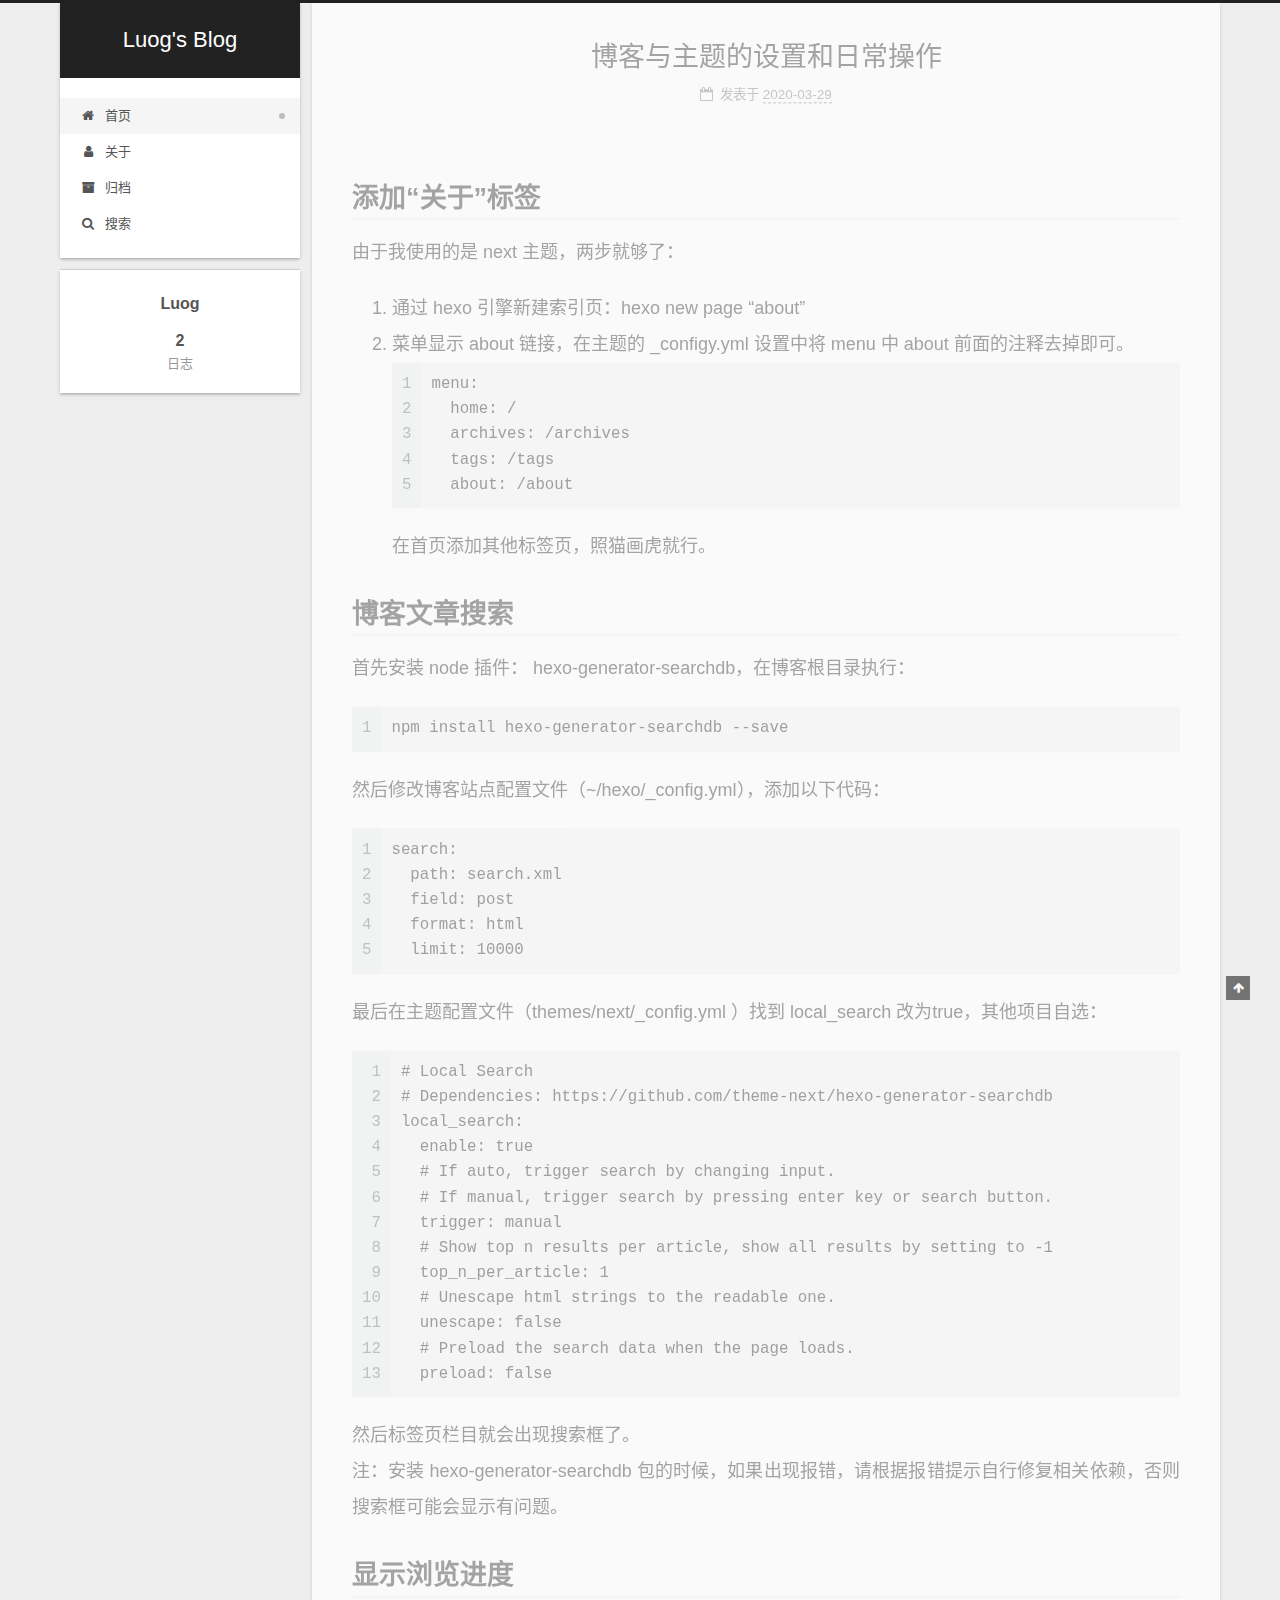
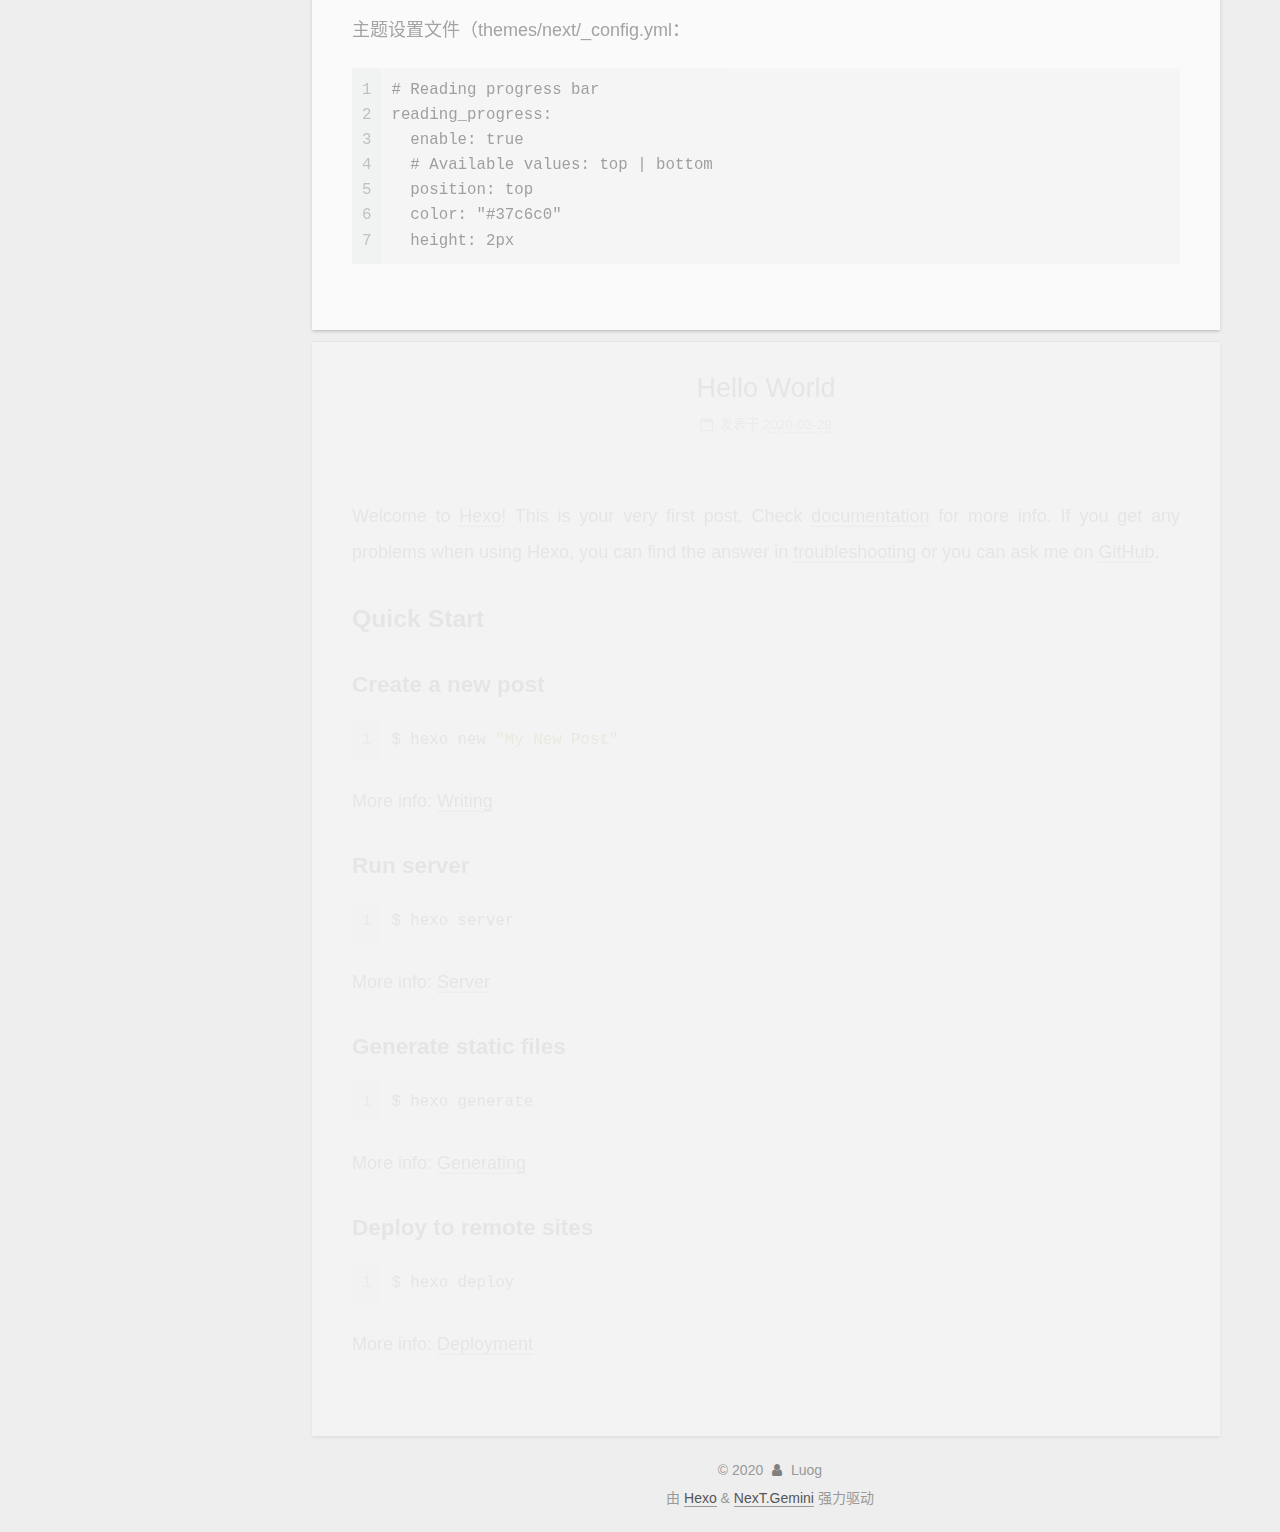
==== index.html @ 2fce6489 "Site updated: 2020-03-29 22:31:13" ====
<!DOCTYPE html>
<html lang="zh-CN">
<head>
  <meta charset="UTF-8">
<meta name="viewport" content="width=device-width, initial-scale=1, maximum-scale=2">
<meta name="theme-color" content="#222">
<meta name="generator" content="Hexo 4.2.0">
  <link rel="apple-touch-icon" sizes="180x180" href="/images/apple-touch-icon-next.png">
  <link rel="icon" type="image/png" sizes="32x32" href="/images/favicon-32x32-next.png">
  <link rel="icon" type="image/png" sizes="16x16" href="/images/favicon-16x16-next.png">
  <link rel="mask-icon" href="/images/logo.svg" color="#222">

<link rel="stylesheet" href="/css/main.css">


<link rel="stylesheet" href="/lib/font-awesome/css/font-awesome.min.css">

<script id="hexo-configurations">
    var NexT = window.NexT || {};
    var CONFIG = {"hostname":"yoursite.com","root":"/","scheme":"Gemini","version":"7.7.2","exturl":false,"sidebar":{"position":"left","display":"post","padding":18,"offset":12,"onmobile":false},"copycode":{"enable":false,"show_result":false,"style":null},"back2top":{"enable":true,"sidebar":false,"scrollpercent":false},"bookmark":{"enable":false,"color":"#222","save":"auto"},"fancybox":false,"mediumzoom":false,"lazyload":false,"pangu":false,"comments":{"style":"tabs","active":null,"storage":true,"lazyload":false,"nav":null},"algolia":{"hits":{"per_page":10},"labels":{"input_placeholder":"Search for Posts","hits_empty":"We didn't find any results for the search: ${query}","hits_stats":"${hits} results found in ${time} ms"}},"localsearch":{"enable":true,"trigger":"manual","top_n_per_article":1,"unescape":false,"preload":false},"motion":{"enable":true,"async":false,"transition":{"post_block":"fadeIn","post_header":"slideDownIn","post_body":"slideDownIn","coll_header":"slideLeftIn","sidebar":"slideUpIn"}},"path":"search.xml"};
  </script>

  <meta property="og:type" content="website">
<meta property="og:title" content="Luog&#39;s Blog">
<meta property="og:url" content="http://yoursite.com/index.html">
<meta property="og:site_name" content="Luog&#39;s Blog">
<meta property="og:locale" content="zh_CN">
<meta property="article:author" content="Luog">
<meta name="twitter:card" content="summary">

<link rel="canonical" href="http://yoursite.com/">


<script id="page-configurations">
  // https://hexo.io/docs/variables.html
  CONFIG.page = {
    sidebar: "",
    isHome : true,
    isPost : false,
    lang   : 'zh-CN'
  };
</script>

  <title>Luog's Blog</title>
  






  <noscript>
  <style>
  .use-motion .brand,
  .use-motion .menu-item,
  .sidebar-inner,
  .use-motion .post-block,
  .use-motion .pagination,
  .use-motion .comments,
  .use-motion .post-header,
  .use-motion .post-body,
  .use-motion .collection-header { opacity: initial; }

  .use-motion .site-title,
  .use-motion .site-subtitle {
    opacity: initial;
    top: initial;
  }

  .use-motion .logo-line-before i { left: initial; }
  .use-motion .logo-line-after i { right: initial; }
  </style>
</noscript>

<link rel="alternate" href="/atom.xml" title="Luog's Blog" type="application/atom+xml">
</head>

<body itemscope itemtype="http://schema.org/WebPage">
  <div class="container use-motion">
    <div class="headband"></div>

    <header class="header" itemscope itemtype="http://schema.org/WPHeader">
      <div class="header-inner"><div class="site-brand-container">
  <div class="site-nav-toggle">
    <div class="toggle" aria-label="切换导航栏">
      <span class="toggle-line toggle-line-first"></span>
      <span class="toggle-line toggle-line-middle"></span>
      <span class="toggle-line toggle-line-last"></span>
    </div>
  </div>

  <div class="site-meta">

    <a href="/" class="brand" rel="start">
      <span class="logo-line-before"><i></i></span>
      <h1 class="site-title">Luog's Blog</h1>
      <span class="logo-line-after"><i></i></span>
    </a>
  </div>

  <div class="site-nav-right">
    <div class="toggle popup-trigger">
        <i class="fa fa-search fa-fw fa-lg"></i>
    </div>
  </div>
</div>




<nav class="site-nav">
  <ul id="menu" class="menu">
        <li class="menu-item menu-item-home">

    <a href="/" rel="section"><i class="fa fa-fw fa-home"></i>首页</a>

  </li>
        <li class="menu-item menu-item-about">

    <a href="/about/" rel="section"><i class="fa fa-fw fa-user"></i>关于</a>

  </li>
        <li class="menu-item menu-item-archives">

    <a href="/archives/" rel="section"><i class="fa fa-fw fa-archive"></i>归档</a>

  </li>
      <li class="menu-item menu-item-search">
        <a role="button" class="popup-trigger"><i class="fa fa-search fa-fw"></i>搜索
        </a>
      </li>
  </ul>
</nav>



  <div class="search-pop-overlay">
    <div class="popup search-popup">
        <div class="search-header">
  <span class="search-icon">
    <i class="fa fa-search"></i>
  </span>
  <div class="search-input-container">
    <input autocomplete="off" autocapitalize="off"
           placeholder="搜索..." spellcheck="false"
           type="search" class="search-input">
  </div>
  <span class="popup-btn-close">
    <i class="fa fa-times-circle"></i>
  </span>
</div>
<div id="search-result">
  <div id="no-result">
    <i class="fa fa-spinner fa-pulse fa-5x fa-fw"></i>
  </div>
</div>

    </div>
  </div>

</div>
    </header>

    
  <div class="back-to-top">
    <i class="fa fa-arrow-up"></i>
    <span>0%</span>
  </div>
  <div class="reading-progress-bar"></div>


    <main class="main">
      <div class="main-inner">
        <div class="content-wrap">
          

          <div class="content index">
            

  <div class="posts-expand">
        
  
  
  <article itemscope itemtype="http://schema.org/Article" class="post-block" lang="zh-CN">
    <link itemprop="mainEntityOfPage" href="http://yoursite.com/2020/03/29/design-blog/">

    <span hidden itemprop="author" itemscope itemtype="http://schema.org/Person">
      <meta itemprop="image" content="/images/avatar.gif">
      <meta itemprop="name" content="Luog">
      <meta itemprop="description" content="">
    </span>

    <span hidden itemprop="publisher" itemscope itemtype="http://schema.org/Organization">
      <meta itemprop="name" content="Luog's Blog">
    </span>
      <header class="post-header">
        <h2 class="post-title" itemprop="name headline">
          
            <a href="/2020/03/29/design-blog/" class="post-title-link" itemprop="url">博客与主题的设置和日常操作</a>
        </h2>

        <div class="post-meta">
            <span class="post-meta-item">
              <span class="post-meta-item-icon">
                <i class="fa fa-calendar-o"></i>
              </span>
              <span class="post-meta-item-text">发表于</span>
              

              <time title="创建时间：2020-03-29 21:21:26 / 修改时间：22:30:37" itemprop="dateCreated datePublished" datetime="2020-03-29T21:21:26+08:00">2020-03-29</time>
            </span>

          

        </div>
      </header>

    
    
    
    <div class="post-body" itemprop="articleBody">

      
          <h1 id="添加“关于”标签"><a href="#添加“关于”标签" class="headerlink" title="添加“关于”标签"></a>添加“关于”标签</h1><p>由于我使用的是 next 主题，两步就够了：</p>
<ol>
<li>通过 hexo 引擎新建索引页：hexo new page “about”</li>
<li>菜单显示 about 链接，在主题的 _configy.yml 设置中将 menu 中 about 前面的注释去掉即可。<figure class="highlight plain"><table><tr><td class="gutter"><pre><span class="line">1</span><br><span class="line">2</span><br><span class="line">3</span><br><span class="line">4</span><br><span class="line">5</span><br></pre></td><td class="code"><pre><span class="line">menu:</span><br><span class="line">  home: &#x2F;</span><br><span class="line">  archives: &#x2F;archives</span><br><span class="line">  tags: &#x2F;tags</span><br><span class="line">  about: &#x2F;about</span><br></pre></td></tr></table></figure>
在首页添加其他标签页，照猫画虎就行。</li>
</ol>
<h1 id="博客文章搜索"><a href="#博客文章搜索" class="headerlink" title="博客文章搜索"></a>博客文章搜索</h1><p>首先安装 node 插件： hexo-generator-searchdb，在博客根目录执行：</p>
<figure class="highlight plain"><table><tr><td class="gutter"><pre><span class="line">1</span><br></pre></td><td class="code"><pre><span class="line">npm install hexo-generator-searchdb --save</span><br></pre></td></tr></table></figure>
<p>然后修改博客站点配置文件（~/hexo/_config.yml），添加以下代码：</p>
<figure class="highlight plain"><table><tr><td class="gutter"><pre><span class="line">1</span><br><span class="line">2</span><br><span class="line">3</span><br><span class="line">4</span><br><span class="line">5</span><br></pre></td><td class="code"><pre><span class="line">search:</span><br><span class="line">  path: search.xml</span><br><span class="line">  field: post</span><br><span class="line">  format: html</span><br><span class="line">  limit: 10000</span><br></pre></td></tr></table></figure>
<p>最后在主题配置文件（themes/next/_config.yml ）找到 local_search 改为true，其他项目自选：</p>
<figure class="highlight plain"><table><tr><td class="gutter"><pre><span class="line">1</span><br><span class="line">2</span><br><span class="line">3</span><br><span class="line">4</span><br><span class="line">5</span><br><span class="line">6</span><br><span class="line">7</span><br><span class="line">8</span><br><span class="line">9</span><br><span class="line">10</span><br><span class="line">11</span><br><span class="line">12</span><br><span class="line">13</span><br></pre></td><td class="code"><pre><span class="line"># Local Search</span><br><span class="line"># Dependencies: https:&#x2F;&#x2F;github.com&#x2F;theme-next&#x2F;hexo-generator-searchdb</span><br><span class="line">local_search:</span><br><span class="line">  enable: true</span><br><span class="line">  # If auto, trigger search by changing input.</span><br><span class="line">  # If manual, trigger search by pressing enter key or search button.</span><br><span class="line">  trigger: manual</span><br><span class="line">  # Show top n results per article, show all results by setting to -1</span><br><span class="line">  top_n_per_article: 1</span><br><span class="line">  # Unescape html strings to the readable one.</span><br><span class="line">  unescape: false</span><br><span class="line">  # Preload the search data when the page loads.</span><br><span class="line">  preload: false</span><br></pre></td></tr></table></figure>
<p>然后标签页栏目就会出现搜索框了。<br>注：安装 hexo-generator-searchdb 包的时候，如果出现报错，请根据报错提示自行修复相关依赖，否则搜索框可能会显示有问题。</p>
<h1 id="显示浏览进度"><a href="#显示浏览进度" class="headerlink" title="显示浏览进度"></a>显示浏览进度</h1><p>主题设置文件（themes/next/_config.yml：</p>
<figure class="highlight plain"><table><tr><td class="gutter"><pre><span class="line">1</span><br><span class="line">2</span><br><span class="line">3</span><br><span class="line">4</span><br><span class="line">5</span><br><span class="line">6</span><br><span class="line">7</span><br></pre></td><td class="code"><pre><span class="line"># Reading progress bar</span><br><span class="line">reading_progress:</span><br><span class="line">  enable: true</span><br><span class="line">  # Available values: top | bottom</span><br><span class="line">  position: top</span><br><span class="line">  color: &quot;#37c6c0&quot;</span><br><span class="line">  height: 2px</span><br></pre></td></tr></table></figure>


      
    </div>

    
    
    
      <footer class="post-footer">
        <div class="post-eof"></div>
      </footer>
  </article>
  
  
  

        
  
  
  <article itemscope itemtype="http://schema.org/Article" class="post-block" lang="zh-CN">
    <link itemprop="mainEntityOfPage" href="http://yoursite.com/2020/03/29/hello-world/">

    <span hidden itemprop="author" itemscope itemtype="http://schema.org/Person">
      <meta itemprop="image" content="/images/avatar.gif">
      <meta itemprop="name" content="Luog">
      <meta itemprop="description" content="">
    </span>

    <span hidden itemprop="publisher" itemscope itemtype="http://schema.org/Organization">
      <meta itemprop="name" content="Luog's Blog">
    </span>
      <header class="post-header">
        <h2 class="post-title" itemprop="name headline">
          
            <a href="/2020/03/29/hello-world/" class="post-title-link" itemprop="url">Hello World</a>
        </h2>

        <div class="post-meta">
            <span class="post-meta-item">
              <span class="post-meta-item-icon">
                <i class="fa fa-calendar-o"></i>
              </span>
              <span class="post-meta-item-text">发表于</span>

              <time title="创建时间：2020-03-29 16:52:02" itemprop="dateCreated datePublished" datetime="2020-03-29T16:52:02+08:00">2020-03-29</time>
            </span>

          

        </div>
      </header>

    
    
    
    <div class="post-body" itemprop="articleBody">

      
          <p>Welcome to <a href="https://hexo.io/" target="_blank" rel="noopener">Hexo</a>! This is your very first post. Check <a href="https://hexo.io/docs/" target="_blank" rel="noopener">documentation</a> for more info. If you get any problems when using Hexo, you can find the answer in <a href="https://hexo.io/docs/troubleshooting.html" target="_blank" rel="noopener">troubleshooting</a> or you can ask me on <a href="https://github.com/hexojs/hexo/issues" target="_blank" rel="noopener">GitHub</a>.</p>
<h2 id="Quick-Start"><a href="#Quick-Start" class="headerlink" title="Quick Start"></a>Quick Start</h2><h3 id="Create-a-new-post"><a href="#Create-a-new-post" class="headerlink" title="Create a new post"></a>Create a new post</h3><figure class="highlight bash"><table><tr><td class="gutter"><pre><span class="line">1</span><br></pre></td><td class="code"><pre><span class="line">$ hexo new <span class="string">"My New Post"</span></span><br></pre></td></tr></table></figure>

<p>More info: <a href="https://hexo.io/docs/writing.html" target="_blank" rel="noopener">Writing</a></p>
<h3 id="Run-server"><a href="#Run-server" class="headerlink" title="Run server"></a>Run server</h3><figure class="highlight bash"><table><tr><td class="gutter"><pre><span class="line">1</span><br></pre></td><td class="code"><pre><span class="line">$ hexo server</span><br></pre></td></tr></table></figure>

<p>More info: <a href="https://hexo.io/docs/server.html" target="_blank" rel="noopener">Server</a></p>
<h3 id="Generate-static-files"><a href="#Generate-static-files" class="headerlink" title="Generate static files"></a>Generate static files</h3><figure class="highlight bash"><table><tr><td class="gutter"><pre><span class="line">1</span><br></pre></td><td class="code"><pre><span class="line">$ hexo generate</span><br></pre></td></tr></table></figure>

<p>More info: <a href="https://hexo.io/docs/generating.html" target="_blank" rel="noopener">Generating</a></p>
<h3 id="Deploy-to-remote-sites"><a href="#Deploy-to-remote-sites" class="headerlink" title="Deploy to remote sites"></a>Deploy to remote sites</h3><figure class="highlight bash"><table><tr><td class="gutter"><pre><span class="line">1</span><br></pre></td><td class="code"><pre><span class="line">$ hexo deploy</span><br></pre></td></tr></table></figure>

<p>More info: <a href="https://hexo.io/docs/one-command-deployment.html" target="_blank" rel="noopener">Deployment</a></p>

      
    </div>

    
    
    
      <footer class="post-footer">
        <div class="post-eof"></div>
      </footer>
  </article>
  
  
  

  </div>

  



          </div>
          

<script>
  window.addEventListener('tabs:register', () => {
    let { activeClass } = CONFIG.comments;
    if (CONFIG.comments.storage) {
      activeClass = localStorage.getItem('comments_active') || activeClass;
    }
    if (activeClass) {
      let activeTab = document.querySelector(`a[href="#comment-${activeClass}"]`);
      if (activeTab) {
        activeTab.click();
      }
    }
  });
  if (CONFIG.comments.storage) {
    window.addEventListener('tabs:click', event => {
      if (!event.target.matches('.tabs-comment .tab-content .tab-pane')) return;
      let commentClass = event.target.classList[1];
      localStorage.setItem('comments_active', commentClass);
    });
  }
</script>

        </div>
          
  
  <div class="toggle sidebar-toggle">
    <span class="toggle-line toggle-line-first"></span>
    <span class="toggle-line toggle-line-middle"></span>
    <span class="toggle-line toggle-line-last"></span>
  </div>

  <aside class="sidebar">
    <div class="sidebar-inner">

      <ul class="sidebar-nav motion-element">
        <li class="sidebar-nav-toc">
          文章目录
        </li>
        <li class="sidebar-nav-overview">
          站点概览
        </li>
      </ul>

      <!--noindex-->
      <div class="post-toc-wrap sidebar-panel">
      </div>
      <!--/noindex-->

      <div class="site-overview-wrap sidebar-panel">
        <div class="site-author motion-element" itemprop="author" itemscope itemtype="http://schema.org/Person">
  <p class="site-author-name" itemprop="name">Luog</p>
  <div class="site-description" itemprop="description"></div>
</div>
<div class="site-state-wrap motion-element">
  <nav class="site-state">
      <div class="site-state-item site-state-posts">
          <a href="/archives/">
        
          <span class="site-state-item-count">2</span>
          <span class="site-state-item-name">日志</span>
        </a>
      </div>
  </nav>
</div>



      </div>

    </div>
  </aside>
  <div id="sidebar-dimmer"></div>


      </div>
    </main>

    <footer class="footer">
      <div class="footer-inner">
        

        

<div class="copyright">
  
  &copy; 
  <span itemprop="copyrightYear">2020</span>
  <span class="with-love">
    <i class="fa fa-user"></i>
  </span>
  <span class="author" itemprop="copyrightHolder">Luog</span>
</div>
  <div class="powered-by">由 <a href="https://hexo.io/" class="theme-link" rel="noopener" target="_blank">Hexo</a> & <a href="https://theme-next.org/" class="theme-link" rel="noopener" target="_blank">NexT.Gemini</a> 强力驱动
  </div>

        








      </div>
    </footer>
  </div>

  
  <script src="/lib/anime.min.js"></script>
  <script src="/lib/velocity/velocity.min.js"></script>
  <script src="/lib/velocity/velocity.ui.min.js"></script>

<script src="/js/utils.js"></script>

<script src="/js/motion.js"></script>


<script src="/js/schemes/pisces.js"></script>


<script src="/js/next-boot.js"></script>




  




  
<script src="/js/local-search.js"></script>













  

  

</body>
</html>
---- css/main.css ----
:root {
  --body-bg-color: #eee;
  --content-bg-color: #fff;
  --card-bg-color: #f5f5f5;
  --text-color: #555;
  --link-color: #555;
  --link-hover-color: #222;
  --brand-color: #fff;
  --brand-hover-color: #fff;
  --table-row-odd-bg-color: #f9f9f9;
  --table-row-hover-bg-color: #f5f5f5;
  --menu-item-bg-color: #f5f5f5;
  --btn-default-bg: #fff;
  --btn-default-color: #555;
  --btn-default-border-color: #555;
  --btn-default-hover-bg: #222;
  --btn-default-hover-color: #fff;
  --btn-default-hover-border-color: #222;
}
html {
  line-height: 1.15; /* 1 */
  -webkit-text-size-adjust: 100%; /* 2 */
}
body {
  margin: 0;
}
main {
  display: block;
}
h1 {
  font-size: 2em;
  margin: 0.67em 0;
}
hr {
  box-sizing: content-box; /* 1 */
  height: 0; /* 1 */
  overflow: visible; /* 2 */
}
pre {
  font-family: monospace, monospace; /* 1 */
  font-size: 1em; /* 2 */
}
a {
  background: transparent;
}
abbr[title] {
  border-bottom: none; /* 1 */
  text-decoration: underline; /* 2 */
  text-decoration: underline dotted; /* 2 */
}
b,
strong {
  font-weight: bolder;
}
code,
kbd,
samp {
  font-family: monospace, monospace; /* 1 */
  font-size: 1em; /* 2 */
}
small {
  font-size: 80%;
}
sub,
sup {
  font-size: 75%;
  line-height: 0;
  position: relative;
  vertical-align: baseline;
}
sub {
  bottom: -0.25em;
}
sup {
  top: -0.5em;
}
img {
  border-style: none;
}
button,
input,
optgroup,
select,
textarea {
  font-family: inherit; /* 1 */
  font-size: 100%; /* 1 */
  line-height: 1.15; /* 1 */
  margin: 0; /* 2 */
}
button,
input {
/* 1 */
  overflow: visible;
}
button,
select {
/* 1 */
  text-transform: none;
}
button,
[type='button'],
[type='reset'],
[type='submit'] {
  -webkit-appearance: button;
}
button::-moz-focus-inner,
[type='button']::-moz-focus-inner,
[type='reset']::-moz-focus-inner,
[type='submit']::-moz-focus-inner {
  border-style: none;
  padding: 0;
}
button:-moz-focusring,
[type='button']:-moz-focusring,
[type='reset']:-moz-focusring,
[type='submit']:-moz-focusring {
  outline: 1px dotted ButtonText;
}
fieldset {
  padding: 0.35em 0.75em 0.625em;
}
legend {
  box-sizing: border-box; /* 1 */
  color: inherit; /* 2 */
  display: table; /* 1 */
  max-width: 100%; /* 1 */
  padding: 0; /* 3 */
  white-space: normal; /* 1 */
}
progress {
  vertical-align: baseline;
}
textarea {
  overflow: auto;
}
[type='checkbox'],
[type='radio'] {
  box-sizing: border-box; /* 1 */
  padding: 0; /* 2 */
}
[type='number']::-webkit-inner-spin-button,
[type='number']::-webkit-outer-spin-button {
  height: auto;
}
[type='search'] {
  outline-offset: -2px; /* 2 */
  -webkit-appearance: textfield; /* 1 */
}
[type='search']::-webkit-search-decoration {
  -webkit-appearance: none;
}
::-webkit-file-upload-button {
  font: inherit; /* 2 */
  -webkit-appearance: button; /* 1 */
}
details {
  display: block;
}
summary {
  display: list-item;
}
template {
  display: none;
}
[hidden] {
  display: none;
}
::selection {
  background: #262a30;
  color: #fff;
}
html,
body {
  height: 100%;
}
body {
  background: var(--body-bg-color);
  color: var(--text-color);
  font-family: 'Lato', "PingFang SC", "Microsoft YaHei", sans-serif;
  font-size: 1em;
  line-height: 2;
}
@media (max-width: 991px) {
  body {
    padding-left: 0 !important;
    padding-right: 0 !important;
  }
}
h1,
h2,
h3,
h4,
h5,
h6 {
  font-family: 'Lato', "PingFang SC", "Microsoft YaHei", sans-serif;
  font-weight: bold;
  line-height: 1.5;
  margin: 20px 0 15px;
}
h1 {
  font-size: 1.5em;
}
h2 {
  font-size: 1.375em;
}
h3 {
  font-size: 1.25em;
}
h4 {
  font-size: 1.125em;
}
h5 {
  font-size: 1em;
}
h6 {
  font-size: 0.875em;
}
p {
  margin: 0 0 20px 0;
}
a,
span.exturl {
  border-bottom: 1px solid #999;
  color: var(--link-color);
  outline: 0;
  text-decoration: none;
  overflow-wrap: break-word;
  word-wrap: break-word;
  cursor: pointer;
}
a:hover,
span.exturl:hover {
  border-bottom-color: var(--link-hover-color);
  color: var(--link-hover-color);
}
iframe,
img,
video {
  display: block;
  margin-left: auto;
  margin-right: auto;
  max-width: 100%;
}
hr {
  background-image: repeating-linear-gradient(-45deg, #ddd, #ddd 4px, transparent 4px, transparent 8px);
  border: 0;
  height: 3px;
  margin: 40px 0;
}
blockquote {
  border-left: 4px solid #ddd;
  color: #666;
  margin: 0;
  padding: 0 15px;
}
blockquote cite::before {
  content: '-';
  padding: 0 5px;
}
dt {
  font-weight: bold;
}
dd {
  margin: 0;
  padding: 0;
}
kbd {
  background-color: #f5f5f5;
  background-image: linear-gradient(#eee, #fff, #eee);
  border: 1px solid #ccc;
  border-radius: 0.2em;
  box-shadow: 0.1em 0.1em 0.2em rgba(0,0,0,0.1);
  color: #555;
  font-family: inherit;
  padding: 0.1em 0.3em;
  white-space: nowrap;
}
.table-container {
  overflow: auto;
}
table {
  border-collapse: collapse;
  border-spacing: 0;
  font-size: 0.875em;
  margin: 0 0 20px 0;
  width: 100%;
}
tbody tr:nth-of-type(odd) {
  background: var(--table-row-odd-bg-color);
}
tbody tr:hover {
  background: var(--table-row-hover-bg-color);
}
caption,
th,
td {
  font-weight: normal;
  padding: 8px;
  text-align: left;
  vertical-align: middle;
}
th,
td {
  border: 1px solid #ddd;
  border-bottom: 3px solid #ddd;
}
th {
  font-weight: 700;
  padding-bottom: 10px;
}
td {
  border-bottom-width: 1px;
}
.btn {
  background: var(--btn-default-bg);
  border: 2px solid var(--btn-default-border-color);
  border-radius: 2px;
  color: var(--btn-default-color);
  display: inline-block;
  font-size: 0.875em;
  line-height: 2;
  padding: 0 20px;
  text-decoration: none;
  transition-property: background-color;
  transition-delay: 0s;
  transition-duration: 0.2s;
  transition-timing-function: ease-in-out;
}
.btn:hover {
  background: var(--btn-default-hover-bg);
  border-color: var(--btn-default-hover-border-color);
  color: var(--btn-default-hover-color);
}
.btn + .btn {
  margin: 0 0 8px 8px;
}
.btn .fa-fw {
  text-align: left;
  width: 1.285714285714286em;
}
.toggle {
  line-height: 0;
}
.toggle .toggle-line {
  background: #fff;
  display: inline-block;
  height: 2px;
  left: 0;
  position: relative;
  top: 0;
  transition: all 0.4s;
  vertical-align: top;
  width: 100%;
}
.toggle .toggle-line:not(:first-child) {
  margin-top: 3px;
}
.toggle.toggle-arrow .toggle-line-first {
  left: 50%;
  top: 2px;
  transform: rotate(45deg);
  width: 50%;
}
.toggle.toggle-arrow .toggle-line-middle {
  left: 2px;
  width: 90%;
}
.toggle.toggle-arrow .toggle-line-last {
  left: 50%;
  top: -2px;
  transform: rotate(-45deg);
  width: 50%;
}
.toggle.toggle-close .toggle-line-first {
  transform: rotate(-45deg);
  top: 5px;
}
.toggle.toggle-close .toggle-line-middle {
  opacity: 0;
}
.toggle.toggle-close .toggle-line-last {
  transform: rotate(45deg);
  top: -5px;
}
.highlight,
pre {
  background: #f7f7f7;
  color: #4d4d4c;
  line-height: 1.6;
  margin: 0 auto 20px;
}
pre,
code {
  font-family: consolas, Menlo, monospace, "PingFang SC", "Microsoft YaHei";
}
code {
  background: #eee;
  border-radius: 3px;
  color: #555;
  padding: 2px 4px;
  overflow-wrap: break-word;
  word-wrap: break-word;
}
.highlight *::selection {
  background: #d6d6d6;
}
.highlight pre {
  border: 0;
  margin: 0;
  padding: 10px 0;
}
.highlight table {
  border: 0;
  margin: 0;
  width: auto;
}
.highlight td {
  border: 0;
  padding: 0;
}
.highlight figcaption {
  background: #eff2f3;
  color: #4d4d4c;
  display: flex;
  font-size: 0.875em;
  justify-content: space-between;
  line-height: 1.2;
  padding: 0.5em;
}
.highlight figcaption a {
  color: #4d4d4c;
}
.highlight figcaption a:hover {
  border-bottom-color: #4d4d4c;
}
.highlight .gutter {
  -moz-user-select: none;
  -ms-user-select: none;
  -webkit-user-select: none;
  user-select: none;
}
.highlight .gutter pre {
  background: #eff2f3;
  color: #869194;
  padding-left: 10px;
  padding-right: 10px;
  text-align: right;
}
.highlight .code pre {
  background: #f7f7f7;
  padding-left: 10px;
  width: 100%;
}
.gist table {
  width: auto;
}
.gist table td {
  border: 0;
}
pre {
  overflow: auto;
  padding: 10px;
}
pre code {
  background: none;
  color: #4d4d4c;
  font-size: 0.875em;
  padding: 0;
  text-shadow: none;
}
pre .deletion {
  background: #fdd;
}
pre .addition {
  background: #dfd;
}
pre .meta {
  color: #eab700;
  -moz-user-select: none;
  -ms-user-select: none;
  -webkit-user-select: none;
  user-select: none;
}
pre .comment {
  color: #8e908c;
}
pre .variable,
pre .attribute,
pre .tag,
pre .name,
pre .regexp,
pre .ruby .constant,
pre .xml .tag .title,
pre .xml .pi,
pre .xml .doctype,
pre .html .doctype,
pre .css .id,
pre .css .class,
pre .css .pseudo {
  color: #c82829;
}
pre .number,
pre .preprocessor,
pre .built_in,
pre .builtin-name,
pre .literal,
pre .params,
pre .constant,
pre .command {
  color: #f5871f;
}
pre .ruby .class .title,
pre .css .rules .attribute,
pre .string,
pre .symbol,
pre .value,
pre .inheritance,
pre .header,
pre .ruby .symbol,
pre .xml .cdata,
pre .special,
pre .formula {
  color: #718c00;
}
pre .title,
pre .css .hexcolor {
  color: #3e999f;
}
pre .function,
pre .python .decorator,
pre .python .title,
pre .ruby .function .title,
pre .ruby .title .keyword,
pre .perl .sub,
pre .javascript .title,
pre .coffeescript .title {
  color: #4271ae;
}
pre .keyword,
pre .javascript .function {
  color: #8959a8;
}
.blockquote-center {
  border-left: none;
  margin: 40px 0;
  padding: 0;
  position: relative;
  text-align: center;
}
.blockquote-center::before,
.blockquote-center::after {
  background-repeat: no-repeat;
  background-size: 22px 22px;
  content: ' ';
  display: block;
  height: 24px;
  opacity: 0.2;
  position: absolute;
  width: 100%;
}
.blockquote-center::before {
  background-image: url("../images/quote-l.svg");
  background-position: 0 -6px;
  border-top: 1px solid #ccc;
  top: -20px;
}
.blockquote-center::after {
  background-image: url("../images/quote-r.svg");
  background-position: 100% 8px;
  border-bottom: 1px solid #ccc;
  bottom: -20px;
}
.blockquote-center p,
.blockquote-center div {
  text-align: center;
}
.post-body .group-picture img {
  margin: 0 auto;
  padding: 0 3px;
}
.group-picture-row {
  margin-bottom: 6px;
  overflow: hidden;
}
.group-picture-column {
  float: left;
  margin-bottom: 10px;
}
.post-body .label {
  color: #555;
  display: inline;
  padding: 0 2px;
}
.post-body .label.default {
  background: #f0f0f0;
}
.post-body .label.primary {
  background: #efe6f7;
}
.post-body .label.info {
  background: #e5f2f8;
}
.post-body .label.success {
  background: #e7f4e9;
}
.post-body .label.warning {
  background: #fcf6e1;
}
.post-body .label.danger {
  background: #fae8eb;
}
.post-body .tabs {
  margin-bottom: 20px;
}
.post-body .tabs,
.tabs-comment {
  display: block;
  padding-top: 10px;
  position: relative;
}
.post-body .tabs ul.nav-tabs,
.tabs-comment ul.nav-tabs {
  display: flex;
  flex-wrap: wrap;
  margin: 0;
  margin-bottom: -1px;
  padding: 0;
}
@media (max-width: 413px) {
  .post-body .tabs ul.nav-tabs,
  .tabs-comment ul.nav-tabs {
    display: block;
    margin-bottom: 5px;
  }
}
.post-body .tabs ul.nav-tabs li.tab,
.tabs-comment ul.nav-tabs li.tab {
  border-bottom: 1px solid #ddd;
  border-left: 1px solid transparent;
  border-right: 1px solid transparent;
  border-top: 3px solid transparent;
  flex-grow: 1;
  list-style-type: none;
  border-radius: 0 0 0 0;
}
@media (max-width: 413px) {
  .post-body .tabs ul.nav-tabs li.tab,
  .tabs-comment ul.nav-tabs li.tab {
    border-bottom: 1px solid transparent;
    border-left: 3px solid transparent;
    border-right: 1px solid transparent;
    border-top: 1px solid transparent;
  }
}
@media (max-width: 413px) {
  .post-body .tabs ul.nav-tabs li.tab,
  .tabs-comment ul.nav-tabs li.tab {
    border-radius: 0;
  }
}
.post-body .tabs ul.nav-tabs li.tab a,
.tabs-comment ul.nav-tabs li.tab a {
  border-bottom: initial;
  display: block;
  line-height: 1.8;
  outline: 0;
  padding: 0.25em 0.75em;
  text-align: center;
  transition-delay: 0s;
  transition-duration: 0.2s;
  transition-timing-function: ease-out;
}
.post-body .tabs ul.nav-tabs li.tab a i,
.tabs-comment ul.nav-tabs li.tab a i {
  width: 1.285714285714286em;
}
.post-body .tabs ul.nav-tabs li.tab.active,
.tabs-comment ul.nav-tabs li.tab.active {
  border-bottom: 1px solid transparent;
  border-left: 1px solid #ddd;
  border-right: 1px solid #ddd;
  border-top: 3px solid #fc6423;
}
@media (max-width: 413px) {
  .post-body .tabs ul.nav-tabs li.tab.active,
  .tabs-comment ul.nav-tabs li.tab.active {
    border-bottom: 1px solid #ddd;
    border-left: 3px solid #fc6423;
    border-right: 1px solid #ddd;
    border-top: 1px solid #ddd;
  }
}
.post-body .tabs ul.nav-tabs li.tab.active a,
.tabs-comment ul.nav-tabs li.tab.active a {
  color: var(--link-color);
  cursor: default;
}
.post-body .tabs .tab-content .tab-pane,
.tabs-comment .tab-content .tab-pane {
  border: 1px solid #ddd;
  border-top: 0;
  padding: 20px 20px 0 20px;
  border-radius: 0;
}
.post-body .tabs .tab-content .tab-pane:not(.active),
.tabs-comment .tab-content .tab-pane:not(.active) {
  display: none;
}
.post-body .tabs .tab-content .tab-pane.active,
.tabs-comment .tab-content .tab-pane.active {
  display: block;
}
.post-body .tabs .tab-content .tab-pane.active:nth-of-type(1),
.tabs-comment .tab-content .tab-pane.active:nth-of-type(1) {
  border-radius: 0 0 0 0;
}
@media (max-width: 413px) {
  .post-body .tabs .tab-content .tab-pane.active:nth-of-type(1),
  .tabs-comment .tab-content .tab-pane.active:nth-of-type(1) {
    border-radius: 0;
  }
}
.post-body .note {
  border-radius: 3px;
  margin-bottom: 20px;
  padding: 1em;
  position: relative;
  border: 1px solid #eee;
  border-left-width: 5px;
}
.post-body .note h2,
.post-body .note h3,
.post-body .note h4,
.post-body .note h5,
.post-body .note h6 {
  margin-top: 0;
  border-bottom: initial;
  margin-bottom: 0;
  padding-top: 0;
}
.post-body .note p:first-child,
.post-body .note ul:first-child,
.post-body .note ol:first-child,
.post-body .note table:first-child,
.post-body .note pre:first-child,
.post-body .note blockquote:first-child,
.post-body .note img:first-child {
  margin-top: 0;
}
.post-body .note p:last-child,
.post-body .note ul:last-child,
.post-body .note ol:last-child,
.post-body .note table:last-child,
.post-body .note pre:last-child,
.post-body .note blockquote:last-child,
.post-body .note img:last-child {
  margin-bottom: 0;
}
.post-body .note.default {
  border-left-color: #777;
}
.post-body .note.default h2,
.post-body .note.default h3,
.post-body .note.default h4,
.post-body .note.default h5,
.post-body .note.default h6 {
  color: #777;
}
.post-body .note.primary {
  border-left-color: #6f42c1;
}
.post-body .note.primary h2,
.post-body .note.primary h3,
.post-body .note.primary h4,
.post-body .note.primary h5,
.post-body .note.primary h6 {
  color: #6f42c1;
}
.post-body .note.info {
  border-left-color: #428bca;
}
.post-body .note.info h2,
.post-body .note.info h3,
.post-body .note.info h4,
.post-body .note.info h5,
.post-body .note.info h6 {
  color: #428bca;
}
.post-body .note.success {
  border-left-color: #5cb85c;
}
.post-body .note.success h2,
.post-body .note.success h3,
.post-body .note.success h4,
.post-body .note.success h5,
.post-body .note.success h6 {
  color: #5cb85c;
}
.post-body .note.warning {
  border-left-color: #f0ad4e;
}
.post-body .note.warning h2,
.post-body .note.warning h3,
.post-body .note.warning h4,
.post-body .note.warning h5,
.post-body .note.warning h6 {
  color: #f0ad4e;
}
.post-body .note.danger {
  border-left-color: #d9534f;
}
.post-body .note.danger h2,
.post-body .note.danger h3,
.post-body .note.danger h4,
.post-body .note.danger h5,
.post-body .note.danger h6 {
  color: #d9534f;
}
.pagination .prev,
.pagination .next,
.pagination .page-number,
.pagination .space {
  display: inline-block;
  margin: 0 10px;
  padding: 0 11px;
  position: relative;
  top: -1px;
}
@media (max-width: 767px) {
  .pagination .prev,
  .pagination .next,
  .pagination .page-number,
  .pagination .space {
    margin: 0 5px;
  }
}
.pagination {
  border-top: 1px solid #eee;
  margin: 120px 0 0;
  text-align: center;
}
.pagination .prev,
.pagination .next,
.pagination .page-number {
  border-bottom: 0;
  border-top: 1px solid #eee;
  transition-property: border-color;
  transition-delay: 0s;
  transition-duration: 0.2s;
  transition-timing-function: ease-in-out;
}
.pagination .prev:hover,
.pagination .next:hover,
.pagination .page-number:hover {
  border-top-color: #222;
}
.pagination .space {
  margin: 0;
  padding: 0;
}
.pagination .prev {
  margin-left: 0;
}
.pagination .next {
  margin-right: 0;
}
.pagination .page-number.current {
  background: #ccc;
  border-top-color: #ccc;
  color: #fff;
}
@media (max-width: 767px) {
  .pagination {
    border-top: none;
  }
  .pagination .prev,
  .pagination .next,
  .pagination .page-number {
    border-bottom: 1px solid #eee;
    border-top: 0;
    margin-bottom: 10px;
    padding: 0 10px;
  }
  .pagination .prev:hover,
  .pagination .next:hover,
  .pagination .page-number:hover {
    border-bottom-color: #222;
  }
}
.comments {
  margin: 60px 20px 0;
  overflow: hidden;
}
.comment-button-group {
  display: flex;
  flex-wrap: wrap-reverse;
  justify-content: center;
  margin: 1em 0;
}
.comment-button-group .comment-button {
  margin: 0.1em 0.2em;
}
.comment-button-group .comment-button.active {
  background: var(--btn-default-hover-bg);
  border-color: var(--btn-default-hover-border-color);
  color: var(--btn-default-hover-color);
}
.comment-position {
  display: none;
}
.comment-position.active {
  display: block;
}
.tabs-comment {
  background: var(--content-bg-color);
  margin-top: 4em;
  padding-top: 0;
}
.tabs-comment .comments {
  border: 0;
  box-shadow: none;
  margin-top: 0;
  padding-top: 0;
}
.container {
  min-height: 100%;
  position: relative;
}
.main-inner {
  margin: 0 auto;
  width: calc(100% - 20px);
}
@media (min-width: 1200px) {
  .main-inner {
    width: 1160px;
  }
}
@media (min-width: 1600px) {
  .main-inner {
    width: 73%;
  }
}
.header {
  background: transparent;
}
.header-inner {
  margin: 0 auto;
  width: calc(100% - 20px);
}
@media (min-width: 1200px) {
  .header-inner {
    width: 1160px;
  }
}
@media (min-width: 1600px) {
  .header-inner {
    width: 73%;
  }
}
.site-brand-container {
  display: flex;
  flex-shrink: 0;
  padding: 0 10px;
}
.headband {
  background: #222;
  height: 3px;
}
.site-meta {
  flex-grow: 1;
  text-align: center;
}
@media (max-width: 767px) {
  .site-meta {
    text-align: center;
  }
}
.brand {
  border-bottom: none;
  color: var(--brand-color);
  display: inline-block;
  line-height: 1.375em;
  padding: 0 40px;
  position: relative;
}
.brand:hover {
  color: var(--brand-hover-color);
}
.site-title {
  font-family: 'Lato', "PingFang SC", "Microsoft YaHei", sans-serif;
  font-size: 1.375em;
  font-weight: normal;
  margin: 0;
}
.site-subtitle {
  color: #ddd;
  font-size: 0.8125em;
  margin: 10px 0;
}
.use-motion .brand {
  opacity: 0;
}
.use-motion .site-title,
.use-motion .site-subtitle,
.use-motion .custom-logo-image {
  opacity: 0;
  position: relative;
  top: -10px;
}
.site-nav-toggle,
.site-nav-right {
  display: none;
}
@media (max-width: 767px) {
  .site-nav-toggle,
  .site-nav-right {
    display: flex;
    flex-direction: column;
    justify-content: center;
  }
}
.site-nav-toggle .toggle,
.site-nav-right .toggle {
  color: var(--text-color);
  padding: 10px;
  width: 22px;
}
.site-nav-toggle .toggle .toggle-line,
.site-nav-right .toggle .toggle-line {
  background: var(--text-color);
  border-radius: 1px;
}
.site-nav {
  display: block;
}
@media (max-width: 767px) {
  .site-nav {
    clear: both;
    display: none;
  }
}
.site-nav.site-nav-on {
  display: block;
}
.menu {
  margin-top: 20px;
  padding-left: 0;
  text-align: center;
}
.menu-item {
  display: inline-block;
  list-style: none;
  margin: 0 10px;
}
@media (max-width: 767px) {
  .menu-item {
    display: block;
    margin-top: 10px;
  }
  .menu-item.menu-item-search {
    display: none;
  }
}
.menu-item a,
.menu-item span.exturl {
  border-bottom: 0;
  display: block;
  font-size: 0.8125em;
  transition-property: border-color;
  transition-delay: 0s;
  transition-duration: 0.2s;
  transition-timing-function: ease-in-out;
}
@media (hover: none) {
  .menu-item a:hover,
  .menu-item span.exturl:hover {
    border-bottom-color: transparent !important;
  }
}
.menu-item .fa {
  margin-right: 8px;
}
.menu-item .badge {
  display: inline-block;
  font-weight: bold;
  line-height: 1;
  margin-left: 0.35em;
  margin-top: 0.35em;
  text-align: center;
  white-space: nowrap;
}
@media (max-width: 767px) {
  .menu-item .badge {
    float: right;
    margin-left: 0;
  }
}
.menu-item-active a,
.menu .menu-item a:hover,
.menu .menu-item span.exturl:hover {
  background: var(--menu-item-bg-color);
}
.use-motion .menu-item {
  opacity: 0;
}
.sidebar {
  background: #222;
  bottom: 0;
  box-shadow: inset 0 2px 6px #000;
  position: fixed;
  top: 0;
}
@media (max-width: 991px) {
  .sidebar {
    display: none;
  }
}
.sidebar-inner {
  color: #999;
  padding: 18px 10px;
  text-align: center;
}
.cc-license {
  margin-top: 10px;
  text-align: center;
}
.cc-license .cc-opacity {
  border-bottom: none;
  opacity: 0.7;
}
.cc-license .cc-opacity:hover {
  opacity: 0.9;
}
.cc-license img {
  display: inline-block;
}
.site-author-image {
  border: 1px solid #eee;
  display: block;
  margin: 0 auto;
  max-width: 120px;
  padding: 2px;
}
.site-author-name {
  color: var(--text-color);
  font-weight: 600;
  margin: 0;
  text-align: center;
}
.site-description {
  color: #999;
  font-size: 0.8125em;
  margin-top: 0;
  text-align: center;
}
.links-of-author {
  margin-top: 15px;
}
.links-of-author a,
.links-of-author span.exturl {
  border-bottom-color: #555;
  display: inline-block;
  font-size: 0.8125em;
  margin-bottom: 10px;
  margin-right: 10px;
  vertical-align: middle;
}
.links-of-author a::before,
.links-of-author span.exturl::before {
  background: #ffc7ff;
  border-radius: 50%;
  content: ' ';
  display: inline-block;
  height: 4px;
  margin-right: 3px;
  vertical-align: middle;
  width: 4px;
}
.sidebar-button {
  margin-top: 15px;
}
.sidebar-button a {
  border: 1px solid #fc6423;
  border-radius: 4px;
  color: #fc6423;
  display: inline-block;
  padding: 0 15px;
}
.sidebar-button a .fa {
  margin-right: 5px;
}
.sidebar-button a:hover {
  background: #fc6423;
  border: 1px solid #fc6423;
  color: #fff;
}
.sidebar-button a:hover .fa {
  color: #fff;
}
.links-of-blogroll {
  font-size: 0.8125em;
  margin-top: 10px;
}
.links-of-blogroll-title {
  font-size: 0.875em;
  font-weight: 600;
  margin-top: 0;
}
.links-of-blogroll-list {
  list-style: none;
  margin: 0;
  padding: 0;
}
#sidebar-dimmer {
  display: none;
}
@media (max-width: 767px) {
  #sidebar-dimmer {
    background: #000;
    display: block;
    height: 100%;
    left: 100%;
    opacity: 0;
    position: fixed;
    top: 0;
    width: 100%;
    z-index: 1100;
  }
  .sidebar-active + #sidebar-dimmer {
    opacity: 0.7;
    transform: translateX(-100%);
    transition: opacity 0.5s;
  }
}
.sidebar-nav {
  margin: 0;
  padding-bottom: 20px;
  padding-left: 0;
}
.sidebar-nav li {
  border-bottom: 1px solid transparent;
  color: #555;
  cursor: pointer;
  display: inline-block;
  font-size: 0.875em;
}
.sidebar-nav li.sidebar-nav-overview {
  margin-left: 10px;
}
.sidebar-nav li:hover {
  color: #fc6423;
}
.sidebar-nav .sidebar-nav-active {
  border-bottom-color: #fc6423;
  color: #fc6423;
}
.sidebar-nav .sidebar-nav-active:hover {
  color: #fc6423;
}
.sidebar-panel {
  display: none;
  overflow-x: hidden;
  overflow-y: auto;
}
.sidebar-panel-active {
  display: block;
}
.sidebar-toggle {
  background: #222;
  bottom: 45px;
  cursor: pointer;
  height: 14px;
  left: 30px;
  padding: 5px;
  position: fixed;
  width: 14px;
  z-index: 1300;
}
@media (max-width: 991px) {
  .sidebar-toggle {
    left: 20px;
    opacity: 0.8;
    display: none;
  }
}
.sidebar-toggle:hover .toggle-line {
  background: #fc6423;
}
.post-toc {
  font-size: 0.875em;
}
.post-toc ol {
  list-style: none;
  margin: 0;
  padding: 0 2px 5px 10px;
  text-align: left;
}
.post-toc ol > ol {
  padding-left: 0;
}
.post-toc ol a {
  transition-property: all;
  transition-delay: 0s;
  transition-duration: 0.2s;
  transition-timing-function: ease-in-out;
}
.post-toc .nav-item {
  line-height: 1.8;
  overflow: hidden;
  text-overflow: ellipsis;
  white-space: nowrap;
}
.post-toc .nav .nav-child {
  display: none;
}
.post-toc .nav .active > .nav-child {
  display: block;
}
.post-toc .nav .active-current > .nav-child {
  display: block;
}
.post-toc .nav .active-current > .nav-child > .nav-item {
  display: block;
}
.post-toc .nav .active > a {
  border-bottom-color: #fc6423;
  color: #fc6423;
}
.post-toc .nav .active-current > a {
  color: #fc6423;
}
.post-toc .nav .active-current > a:hover {
  color: #fc6423;
}
.site-state {
  display: flex;
  justify-content: center;
  line-height: 1.4;
  margin-top: 10px;
  overflow: hidden;
  text-align: center;
  white-space: nowrap;
}
.site-state-item {
  padding: 0 15px;
}
.site-state-item:not(:first-child) {
  border-left: 1px solid #eee;
}
.site-state-item a {
  border-bottom: none;
}
.site-state-item-count {
  display: block;
  font-size: 1em;
  font-weight: 600;
  text-align: center;
}
.site-state-item-name {
  color: #999;
  font-size: 0.8125em;
}
.footer {
  color: #999;
  font-size: 0.875em;
  padding: 20px 0;
}
.footer.footer-fixed {
  bottom: 0;
  left: 0;
  position: absolute;
  right: 0;
}
.footer-inner {
  box-sizing: border-box;
  margin: 0 auto;
  text-align: center;
  width: calc(100% - 20px);
}
@media (min-width: 1200px) {
  .footer-inner {
    width: 1160px;
  }
}
@media (min-width: 1600px) {
  .footer-inner {
    width: 73%;
  }
}
.languages {
  display: inline-block;
  font-size: 1.125em;
  position: relative;
}
.languages .lang-select-label span {
  margin: 0 0.5em;
}
.languages .lang-select {
  height: 100%;
  left: 0;
  opacity: 0;
  position: absolute;
  top: 0;
  width: 100%;
}
.with-love {
  color: #808080;
  display: inline-block;
  margin: 0 5px;
}
.powered-by,
.theme-info {
  display: inline-block;
}
@-moz-keyframes iconAnimate {
  0%, 100% {
    transform: scale(1);
  }
  10%, 30% {
    transform: scale(0.9);
  }
  20%, 40%, 60%, 80% {
    transform: scale(1.1);
  }
  50%, 70% {
    transform: scale(1.1);
  }
}
@-webkit-keyframes iconAnimate {
  0%, 100% {
    transform: scale(1);
  }
  10%, 30% {
    transform: scale(0.9);
  }
  20%, 40%, 60%, 80% {
    transform: scale(1.1);
  }
  50%, 70% {
    transform: scale(1.1);
  }
}
@-o-keyframes iconAnimate {
  0%, 100% {
    transform: scale(1);
  }
  10%, 30% {
    transform: scale(0.9);
  }
  20%, 40%, 60%, 80% {
    transform: scale(1.1);
  }
  50%, 70% {
    transform: scale(1.1);
  }
}
@keyframes iconAnimate {
  0%, 100% {
    transform: scale(1);
  }
  10%, 30% {
    transform: scale(0.9);
  }
  20%, 40%, 60%, 80% {
    transform: scale(1.1);
  }
  50%, 70% {
    transform: scale(1.1);
  }
}
.back-to-top {
  font-size: 12px;
  text-align: center;
  transition-delay: 0s;
  transition-duration: 0.2s;
  transition-timing-function: ease-in-out;
}
.back-to-top {
  background: #222;
  bottom: -100px;
  box-sizing: border-box;
  color: #fff;
  cursor: pointer;
  left: 30px;
  opacity: 0.6;
  padding: 0 6px;
  position: fixed;
  transition-property: bottom;
  z-index: 1300;
  width: 24px;
}
.back-to-top span {
  display: none;
}
.back-to-top:hover {
  color: #fc6423;
}
.back-to-top.back-to-top-on {
  bottom: 30px;
}
@media (max-width: 991px) {
  .back-to-top {
    left: 20px;
    opacity: 0.8;
  }
}
.reading-progress-bar {
  background: #37c6c0;
  display: block;
  height: 3px;
  left: 0;
  position: fixed;
  width: 0;
  z-index: 1500;
  top: 0;
}
.post-body {
  font-family: 'Lato', "PingFang SC", "Microsoft YaHei", sans-serif;
  overflow-wrap: break-word;
  word-wrap: break-word;
}
@media (min-width: 1200px) {
  .post-body {
    font-size: 1.125em;
  }
}
.post-body .exturl .fa {
  font-size: 0.875em;
  margin-left: 4px;
}
.post-body .image-caption,
.post-body .figure .caption {
  color: #999;
  font-size: 0.875em;
  font-weight: bold;
  line-height: 1;
  margin: -20px auto 15px;
  text-align: center;
}
.post-sticky-flag {
  display: inline-block;
  transform: rotate(30deg);
}
.post-button {
  margin-top: 40px;
  text-align: center;
}
.use-motion .post-block,
.use-motion .pagination,
.use-motion .comments {
  opacity: 0;
}
.use-motion .post-header {
  opacity: 0;
}
.use-motion .post-body {
  opacity: 0;
}
.use-motion .collection-header {
  opacity: 0;
}
.posts-collapse {
  margin-left: 35px;
  margin-top: 35px;
  position: relative;
}
@media (max-width: 767px) {
  .posts-collapse {
    margin-left: 20px;
    margin-right: 20px;
  }
}
.posts-collapse .collection-title {
  font-size: 1.125em;
  position: relative;
}
.posts-collapse .collection-title::before {
  background: #999;
  border: 1px solid #fff;
  border-radius: 50%;
  content: ' ';
  height: 10px;
  left: 0;
  margin-left: -6px;
  margin-top: -4px;
  position: absolute;
  top: 50%;
  width: 10px;
}
.posts-collapse .collection-year {
  font-size: 1.5em;
  font-weight: bold;
  margin: 60px 0;
  position: relative;
}
.posts-collapse .collection-year::before {
  background: #bbb;
  border-radius: 50%;
  content: ' ';
  height: 8px;
  left: 0;
  margin-left: -4px;
  margin-top: -4px;
  position: absolute;
  top: 50%;
  width: 8px;
}
.posts-collapse .collection-header {
  margin: 0 0 0 20px;
}
.posts-collapse .collection-header small {
  color: #bbb;
  margin-left: 5px;
}
.posts-collapse .post-header {
  border-bottom: 1px dashed #ccc;
  margin: 30px 0;
  padding-left: 15px;
  position: relative;
  transition-property: border;
  transition-delay: 0s;
  transition-duration: 0.2s;
  transition-timing-function: ease-in-out;
}
.posts-collapse .post-header::before {
  background: #bbb;
  border: 1px solid #fff;
  border-radius: 50%;
  content: ' ';
  height: 6px;
  left: 0;
  margin-left: -4px;
  position: absolute;
  top: 0.75em;
  transition-property: background;
  width: 6px;
  transition-delay: 0s;
  transition-duration: 0.2s;
  transition-timing-function: ease-in-out;
}
.posts-collapse .post-header:hover {
  border-bottom-color: #666;
}
.posts-collapse .post-header:hover::before {
  background: #222;
}
.posts-collapse .post-meta {
  display: inline;
  font-size: 0.75em;
  margin-right: 10px;
}
.posts-collapse .post-title {
  display: inline;
}
.posts-collapse .post-title a,
.posts-collapse .post-title span.exturl {
  border-bottom: none;
  color: var(--link-color);
}
.posts-collapse::before {
  background: #f5f5f5;
  content: ' ';
  height: 100%;
  left: 0;
  margin-left: -2px;
  position: absolute;
  top: 1.25em;
  width: 4px;
}
.posts-collapse .fa-external-link {
  font-size: 0.875em;
  margin-left: 5px;
}
.post-eof {
  background: #ccc;
  height: 1px;
  margin: 80px auto 60px;
  text-align: center;
  width: 8%;
}
.post-block:last-child .post-eof {
  display: none;
}
.posts-expand {
  padding-top: 40px;
}
@media (max-width: 767px) {
  .posts-expand {
    margin: 0 20px;
  }
}
@media (min-width: 992px) {
  .post-body {
    text-align: justify;
  }
}
@media (max-width: 991px) {
  .post-body {
    text-align: justify;
  }
}
.post-body h1,
.post-body h2,
.post-body h3,
.post-body h4,
.post-body h5,
.post-body h6 {
  padding-top: 10px;
}
.post-body h1 .header-anchor,
.post-body h2 .header-anchor,
.post-body h3 .header-anchor,
.post-body h4 .header-anchor,
.post-body h5 .header-anchor,
.post-body h6 .header-anchor {
  border-bottom-style: none;
  color: #ccc;
  float: right;
  margin-left: 10px;
  visibility: hidden;
}
.post-body h1 .header-anchor:hover,
.post-body h2 .header-anchor:hover,
.post-body h3 .header-anchor:hover,
.post-body h4 .header-anchor:hover,
.post-body h5 .header-anchor:hover,
.post-body h6 .header-anchor:hover {
  color: inherit;
}
.post-body h1:hover .header-anchor,
.post-body h2:hover .header-anchor,
.post-body h3:hover .header-anchor,
.post-body h4:hover .header-anchor,
.post-body h5:hover .header-anchor,
.post-body h6:hover .header-anchor {
  visibility: visible;
}
.post-body iframe,
.post-body img,
.post-body video {
  margin-bottom: 20px;
}
.post-body .video-container {
  height: 0;
  margin-bottom: 20px;
  overflow: hidden;
  padding-top: 75%;
  position: relative;
  width: 100%;
}
.post-body .video-container iframe,
.post-body .video-container object,
.post-body .video-container embed {
  height: 100%;
  left: 0;
  margin: 0;
  position: absolute;
  top: 0;
  width: 100%;
}
.post-gallery {
  align-items: center;
  display: grid;
  grid-gap: 10px;
  grid-template-columns: 1fr 1fr 1fr;
  margin-bottom: 20px;
}
@media (max-width: 767px) {
  .post-gallery {
    grid-template-columns: 1fr 1fr;
  }
}
.post-gallery a {
  border: 0;
}
.post-gallery img {
  margin: 0;
}
.posts-expand .post-header {
  font-size: 1.125em;
}
.posts-expand .post-title {
  font-size: 1.5em;
  font-weight: normal;
  margin: initial;
  text-align: center;
  overflow-wrap: break-word;
  word-wrap: break-word;
}
.posts-expand .post-title-link {
  border-bottom: none;
  color: var(--link-color);
  display: inline-block;
  position: relative;
  vertical-align: top;
}
.posts-expand .post-title-link::before {
  background: var(--link-color);
  bottom: 0;
  content: '';
  height: 2px;
  left: 0;
  position: absolute;
  transform: scaleX(0);
  visibility: hidden;
  width: 100%;
  transition-delay: 0s;
  transition-duration: 0.2s;
  transition-timing-function: ease-in-out;
}
.posts-expand .post-title-link:hover::before {
  transform: scaleX(1);
  visibility: visible;
}
.posts-expand .post-title-link .fa {
  font-size: 0.875em;
  margin-left: 5px;
}
.posts-expand .post-meta {
  color: #999;
  font-family: 'Lato', "PingFang SC", "Microsoft YaHei", sans-serif;
  font-size: 0.75em;
  margin: 3px 0 60px 0;
  text-align: center;
}
.posts-expand .post-meta .post-description {
  font-size: 0.875em;
  margin-top: 2px;
}
.posts-expand .post-meta time {
  border-bottom: 1px dashed #999;
  cursor: pointer;
}
.post-meta .post-meta-item + .post-meta-item::before {
  content: '|';
  margin: 0 0.5em;
}
.post-meta-divider {
  margin: 0 0.5em;
}
.post-meta-item-icon {
  margin-right: 3px;
}
@media (max-width: 991px) {
  .post-meta-item-icon {
    display: inline-block;
  }
}
@media (max-width: 991px) {
  .post-meta-item-text {
    display: none;
  }
}
.post-nav {
  border-top: 1px solid #eee;
  display: flex;
  justify-content: space-between;
  margin-top: 15px;
  padding-top: 10px;
}
.post-nav-item {
  flex: 1;
}
.post-nav-item a {
  border-bottom: none;
  display: block;
  font-size: 0.875em;
  line-height: 1.6;
  position: relative;
}
.post-nav-item a:active {
  top: 2px;
}
.post-nav-item .fa {
  font-size: 0.75em;
}
.post-nav-item:first-child {
  margin-right: 15px;
}
.post-nav-item:first-child a {
  padding-left: 5px;
}
.post-nav-item:first-child .fa {
  margin-right: 5px;
}
.post-nav-item:last-child {
  margin-left: 15px;
  text-align: right;
}
.post-nav-item:last-child a {
  padding-right: 5px;
}
.post-nav-item:last-child .fa {
  margin-left: 5px;
}
.rtl.post-body p,
.rtl.post-body a,
.rtl.post-body h1,
.rtl.post-body h2,
.rtl.post-body h3,
.rtl.post-body h4,
.rtl.post-body h5,
.rtl.post-body h6,
.rtl.post-body li,
.rtl.post-body ul,
.rtl.post-body ol {
  direction: rtl;
  font-family: UKIJ Ekran;
}
.rtl.post-title {
  font-family: UKIJ Ekran;
}
.post-tags {
  margin-top: 40px;
  text-align: center;
}
.post-tags a {
  display: inline-block;
  font-size: 0.8125em;
}
.post-tags a:not(:last-child) {
  margin-right: 10px;
}
.post-widgets {
  border-top: 1px solid #eee;
  margin-top: 15px;
  text-align: center;
}
.wp_rating {
  height: 20px;
  line-height: 20px;
  margin-top: 10px;
  padding-top: 6px;
  text-align: center;
}
.social-like {
  display: flex;
  font-size: 0.875em;
  justify-content: center;
  text-align: center;
}
.reward-container {
  margin: 20px auto;
  padding: 10px 0;
  text-align: center;
  width: 90%;
}
.reward-container button {
  background: #ff2a2a;
  border: 0;
  border-radius: 5px;
  color: #fff;
  cursor: pointer;
  line-height: 2;
  outline: 0;
  padding: 0 15px;
  vertical-align: text-top;
}
.reward-container button:hover {
  background: #f55;
}
#qr {
  padding-top: 20px;
}
#qr a {
  border: 0;
}
#qr img {
  display: inline-block;
  margin: 0.8em 2em 0 2em;
  max-width: 100%;
  width: 180px;
}
#qr p {
  text-align: center;
}
.category-all-page .category-all-title {
  text-align: center;
}
.category-all-page .category-all {
  margin-top: 20px;
}
.category-all-page .category-list {
  list-style: none;
  margin: 0;
  padding: 0;
}
.category-all-page .category-list-item {
  margin: 5px 10px;
}
.category-all-page .category-list-count {
  color: #bbb;
}
.category-all-page .category-list-count::before {
  content: ' (';
  display: inline;
}
.category-all-page .category-list-count::after {
  content: ') ';
  display: inline;
}
.category-all-page .category-list-child {
  padding-left: 10px;
}
.event-list {
  padding: 0;
}
.event-list hr {
  background: #222;
  margin: 20px 0 45px 0;
}
.event-list hr::after {
  background: #222;
  color: #fff;
  content: 'NOW';
  display: inline-block;
  font-weight: bold;
  padding: 0 5px;
  text-align: right;
}
.event-list .event {
  background: #222;
  margin: 20px 0;
  min-height: 40px;
  padding: 15px 0 15px 10px;
}
.event-list .event .event-summary {
  color: #fff;
  margin: 0;
  padding-bottom: 3px;
}
.event-list .event .event-summary::before {
  animation: dot-flash 1s alternate infinite ease-in-out;
  color: #fff;
  content: '\f111';
  display: inline-block;
  font-family: 'FontAwesome';
  font-size: 10px;
  margin-right: 25px;
  vertical-align: middle;
}
.event-list .event .event-relative-time {
  color: #bbb;
  display: inline-block;
  font-size: 12px;
  font-weight: normal;
  padding-left: 12px;
}
.event-list .event .event-details {
  color: #fff;
  display: block;
  line-height: 18px;
  margin-left: 56px;
  padding-bottom: 6px;
  padding-top: 3px;
  text-indent: -24px;
}
.event-list .event .event-details::before {
  color: #fff;
  display: inline-block;
  font-family: 'FontAwesome';
  margin-right: 9px;
  text-align: center;
  text-indent: 0;
  width: 14px;
}
.event-list .event .event-details.event-location::before {
  content: '\f041';
}
.event-list .event .event-details.event-duration::before {
  content: '\f017';
}
.event-list .event-past {
  background: #f5f5f5;
}
.event-list .event-past .event-summary,
.event-list .event-past .event-details {
  color: #bbb;
  opacity: 0.9;
}
.event-list .event-past .event-summary::before,
.event-list .event-past .event-details::before {
  animation: none;
  color: #bbb;
}
@-moz-keyframes dot-flash {
  from {
    opacity: 1;
    transform: scale(1);
  }
  to {
    opacity: 0;
    transform: scale(0.8);
  }
}
@-webkit-keyframes dot-flash {
  from {
    opacity: 1;
    transform: scale(1);
  }
  to {
    opacity: 0;
    transform: scale(0.8);
  }
}
@-o-keyframes dot-flash {
  from {
    opacity: 1;
    transform: scale(1);
  }
  to {
    opacity: 0;
    transform: scale(0.8);
  }
}
@keyframes dot-flash {
  from {
    opacity: 1;
    transform: scale(1);
  }
  to {
    opacity: 0;
    transform: scale(0.8);
  }
}
ul.breadcrumb {
  font-size: 0.75em;
  list-style: none;
  margin: 1em 0;
  padding: 0 2em;
  text-align: center;
}
ul.breadcrumb li {
  display: inline;
}
ul.breadcrumb li + li::before {
  content: '/\00a0';
  font-weight: normal;
  padding: 0.5em;
}
ul.breadcrumb li + li:last-child {
  font-weight: bold;
}
.tag-cloud {
  text-align: center;
}
.tag-cloud a {
  display: inline-block;
  margin: 10px;
}
.tag-cloud a:hover {
  color: #222 !important;
}
.search-pop-overlay {
  background: rgba(0,0,0,0);
  height: 100%;
  left: 0;
  position: fixed;
  top: 0;
  transition: visibility 0s linear 0.2s, background 0.2s;
  visibility: hidden;
  width: 100%;
  z-index: 1400;
}
.search-pop-overlay.search-active {
  background: rgba(0,0,0,0.3);
  transition: background 0.2s;
  visibility: visible;
}
.search-popup {
  background: var(--card-bg-color);
  border-radius: 5px;
  height: 80%;
  left: calc(50% - 350px);
  position: fixed;
  top: 10%;
  transform: scale(0);
  transition: transform 0.2s;
  width: 700px;
  z-index: 1500;
}
.search-active .search-popup {
  transform: scale(1);
}
@media (max-width: 767px) {
  .search-popup {
    border-radius: 0;
    height: 100%;
    left: 0;
    margin: 0;
    top: 0;
    width: 100%;
  }
}
.search-popup .search-icon,
.search-popup .popup-btn-close {
  color: #999;
  font-size: 18px;
  padding: 0 10px;
}
.search-popup .popup-btn-close {
  cursor: pointer;
}
.search-popup .popup-btn-close:hover .fa {
  color: #222;
}
.search-popup .search-header {
  background: #eee;
  border-top-left-radius: 5px;
  border-top-right-radius: 5px;
  display: flex;
  padding: 5px;
}
.search-popup input.search-input {
  background: transparent;
  border: 0;
  outline: 0;
  width: 100%;
}
.search-popup input.search-input::-webkit-search-cancel-button {
  display: none;
}
.search-popup .search-input-container {
  flex-grow: 1;
  padding: 2px;
}
.search-popup ul.search-result-list {
  margin: 0 5px;
  padding: 0;
  width: 100%;
}
.search-popup p.search-result {
  border-bottom: 1px dashed #ccc;
  padding: 5px 0;
}
.search-popup a.search-result-title {
  font-weight: bold;
}
.search-popup .search-keyword {
  border-bottom: 1px dashed #ff2a2a;
  color: #ff2a2a;
  font-weight: bold;
}
.search-popup #search-result {
  display: flex;
  height: calc(100% - 55px);
  overflow: auto;
  padding: 5px 25px;
}
.search-popup #no-result {
  color: #ccc;
  margin: auto;
}
.header {
  margin: 0 auto;
  position: relative;
  width: calc(100% - 20px);
}
@media (min-width: 1200px) {
  .header {
    width: 1160px;
  }
}
@media (min-width: 1600px) {
  .header {
    width: 73%;
  }
}
@media (max-width: 991px) {
  .header {
    width: auto;
  }
}
.header-inner {
  background: var(--content-bg-color);
  border-radius: initial;
  box-shadow: 0 2px 2px 0 rgba(0,0,0,0.12), 0 3px 1px -2px rgba(0,0,0,0.06), 0 1px 5px 0 rgba(0,0,0,0.12);
  overflow: hidden;
  padding: 0;
  position: absolute;
  top: 0;
  width: 240px;
}
@media (min-width: 1200px) {
  .header-inner {
    width: 240px;
  }
}
@media (max-width: 991px) {
  .header-inner {
    border-radius: initial;
    position: relative;
    width: auto;
  }
}
.main-inner {
  align-items: flex-start;
  display: flex;
  justify-content: space-between;
  flex-direction: row-reverse;
}
@media (max-width: 991px) {
  .main-inner {
    width: auto;
  }
}
.content-wrap {
  background: var(--content-bg-color);
  border-radius: initial;
  box-shadow: 0 2px 2px 0 rgba(0,0,0,0.12), 0 3px 1px -2px rgba(0,0,0,0.06), 0 1px 5px 0 rgba(0,0,0,0.12);
  box-sizing: border-box;
  padding: 40px;
  width: calc(100% - 252px);
}
@media (max-width: 991px) {
  .content-wrap {
    border-radius: initial;
    padding: 20px;
    width: 100%;
  }
}
.footer-inner {
  padding-left: 260px;
}
.back-to-top {
  left: auto;
  right: 30px;
}
@media (max-width: 991px) {
  .back-to-top {
    right: 20px;
  }
}
@media (max-width: 991px) {
  .footer-inner {
    padding-left: 0;
    padding-right: 0;
    width: auto;
  }
}
.site-brand-container {
  background: #222;
}
@media (max-width: 991px) {
  .site-brand-container {
    box-shadow: 0 0 16px rgba(0,0,0,0.5);
  }
}
.site-meta {
  padding: 20px 0;
}
.brand {
  padding: 0;
}
.site-subtitle {
  margin: 10px 10px 0;
}
.custom-logo-image {
  margin-top: 20px;
}
@media (max-width: 991px) {
  .custom-logo-image {
    display: none;
  }
}
@media (min-width: 768px) and (max-width: 991px) {
  .site-nav-toggle,
  .site-nav-right {
    display: flex;
    flex-direction: column;
    justify-content: center;
  }
}
.site-nav-toggle .toggle,
.site-nav-right .toggle {
  color: #fff;
}
.site-nav-toggle .toggle .toggle-line,
.site-nav-right .toggle .toggle-line {
  background: #fff;
}
@media (min-width: 768px) and (max-width: 991px) {
  .site-nav {
    display: none;
  }
}
.menu-item-active a::after {
  background: #bbb;
  border-radius: 50%;
  content: ' ';
  height: 6px;
  margin-top: -3px;
  position: absolute;
  right: 15px;
  top: 50%;
  width: 6px;
}
.menu .menu-item {
  display: block;
  margin: 0;
}
.menu .menu-item a,
.menu .menu-item span.exturl {
  padding: 5px 20px;
  position: relative;
  text-align: left;
  transition-property: background-color;
}
@media (max-width: 991px) {
  .menu .menu-item.menu-item-search {
    display: none;
  }
}
.menu .menu-item .badge {
  background: #ccc;
  border-radius: 10px;
  color: #fff;
  float: right;
  padding: 2px 5px;
  text-shadow: 1px 1px 0 rgba(0,0,0,0.1);
  vertical-align: middle;
}
.sub-menu {
  background: var(--content-bg-color);
  border-bottom: 1px solid #ddd;
  margin: 0;
  padding: 6px 0;
}
.sub-menu .menu-item {
  display: inline-block;
}
.sub-menu .menu-item a,
.sub-menu .menu-item span.exturl {
  background: transparent;
  margin: 5px 10px;
  padding: initial;
}
.sub-menu .menu-item a:hover,
.sub-menu .menu-item span.exturl:hover {
  background: transparent;
  color: #fc6423;
}
.sub-menu .menu-item a::after,
.sub-menu .menu-item span.exturl::after {
  content: initial !important;
}
.sub-menu .menu-item-active a {
  border-bottom-color: #fc6423;
  color: #fc6423;
}
.sub-menu .menu-item-active a:hover {
  border-bottom-color: #fc6423;
}
.sidebar {
  background: var(--body-bg-color);
  box-shadow: none;
  margin-top: 100%;
  position: static;
  width: 240px;
}
@media (max-width: 991px) {
  .sidebar {
    display: none;
  }
}
.sidebar-toggle {
  display: none;
}
.sidebar-inner {
  background: var(--content-bg-color);
  border-radius: initial;
  box-shadow: 0 2px 2px 0 rgba(0,0,0,0.12), 0 3px 1px -2px rgba(0,0,0,0.06), 0 1px 5px 0 rgba(0,0,0,0.12), 0 -1px 0.5px 0 rgba(0,0,0,0.09);
  box-sizing: border-box;
  color: var(--text-color);
  width: 240px;
  opacity: 0;
}
.sidebar-inner.affix {
  position: fixed;
  top: 12px;
}
.sidebar-inner.affix-bottom {
  position: absolute;
}
.site-state-item {
  padding: 0 10px;
}
.sidebar-button {
  border-bottom: 1px dotted #ccc;
  border-top: 1px dotted #ccc;
  margin-top: 10px;
  text-align: center;
}
.sidebar-button a {
  border: 0;
  color: #fc6423;
  display: block;
}
.sidebar-button a:hover {
  background: none;
  border: 0;
  color: #e34603;
}
.sidebar-button a:hover .fa {
  color: #e34603;
}
.links-of-author {
  display: flex;
  flex-wrap: wrap;
  margin-top: 10px;
  justify-content: center;
}
.links-of-author-item {
  margin: 5px 0 0;
  width: 50%;
}
.links-of-author-item a,
.links-of-author-item span.exturl {
  box-sizing: border-box;
  display: inline-block;
  margin-bottom: 0;
  margin-right: 0;
  max-width: 216px;
  overflow: hidden;
  padding: 0 5px;
  text-overflow: ellipsis;
  white-space: nowrap;
}
.links-of-author-item a,
.links-of-author-item span.exturl {
  border-bottom: none;
  display: block;
  text-decoration: none;
}
.links-of-author-item a::before,
.links-of-author-item span.exturl::before {
  display: none;
}
.links-of-author-item a:hover,
.links-of-author-item span.exturl:hover {
  background: var(--body-bg-color);
  border-radius: 4px;
}
.links-of-author-item .fa {
  margin-right: 2px;
}
.links-of-blogroll-item {
  padding: 0;
}
.content-wrap {
  background: initial;
  box-shadow: initial;
  padding: initial;
}
.post-block {
  background: var(--content-bg-color);
  border-radius: initial;
  box-shadow: 0 2px 2px 0 rgba(0,0,0,0.12), 0 3px 1px -2px rgba(0,0,0,0.06), 0 1px 5px 0 rgba(0,0,0,0.12);
  padding: 40px;
}
.post-block + .post-block {
  border-radius: initial;
  box-shadow: 0 2px 2px 0 rgba(0,0,0,0.12), 0 3px 1px -2px rgba(0,0,0,0.06), 0 1px 5px 0 rgba(0,0,0,0.12), 0 -1px 0.5px 0 rgba(0,0,0,0.09);
  margin-top: 12px;
}
.comments {
  background: var(--content-bg-color);
  border-radius: initial;
  box-shadow: 0 2px 2px 0 rgba(0,0,0,0.12), 0 3px 1px -2px rgba(0,0,0,0.06), 0 1px 5px 0 rgba(0,0,0,0.12), 0 -1px 0.5px 0 rgba(0,0,0,0.09);
  margin: auto;
  margin-top: 12px;
  padding: 40px;
}
.tabs-comment {
  margin-top: 1em;
}
.posts-expand {
  padding-top: initial;
}
.post-eof {
  display: none;
}
.pagination {
  background: var(--content-bg-color);
  border-radius: initial;
  border-top: initial;
  box-shadow: 0 2px 2px 0 rgba(0,0,0,0.12), 0 3px 1px -2px rgba(0,0,0,0.06), 0 1px 5px 0 rgba(0,0,0,0.12), 0 -1px 0.5px 0 rgba(0,0,0,0.09);
  margin: 12px 0 0;
  padding: 10px 0 10px;
}
.pagination .prev,
.pagination .next,
.pagination .page-number {
  margin-bottom: initial;
  top: initial;
}
.main {
  padding-bottom: initial;
}
.footer {
  bottom: auto;
}
.sub-menu {
  border-bottom: initial;
  box-shadow: 0 2px 2px 0 rgba(0,0,0,0.12), 0 3px 1px -2px rgba(0,0,0,0.06), 0 1px 5px 0 rgba(0,0,0,0.12);
}
.sub-menu + .content .post-block {
  box-shadow: 0 2px 2px 0 rgba(0,0,0,0.12), 0 3px 1px -2px rgba(0,0,0,0.06), 0 1px 5px 0 rgba(0,0,0,0.12), 0 -1px 0.5px 0 rgba(0,0,0,0.09);
  margin-top: 12px;
}
@media (min-width: 768px) and (max-width: 991px) {
  .sub-menu + .content .post-block {
    margin-top: 10px;
  }
}
@media (max-width: 767px) {
  .sub-menu + .content .post-block {
    margin-top: 8px;
  }
}
.post-body h1,
.post-body h2 {
  border-bottom: 1px solid #eee;
}
.post-body h3 {
  border-bottom: 1px dotted #eee;
}
@media (min-width: 768px) and (max-width: 991px) {
  .content-wrap {
    padding: 10px;
  }
  .posts-expand {
    margin: initial;
  }
  .posts-expand .post-button {
    margin-top: 20px;
  }
  .post-block {
    border-radius: initial;
    box-shadow: 0 2px 2px 0 rgba(0,0,0,0.12), 0 3px 1px -2px rgba(0,0,0,0.06), 0 1px 5px 0 rgba(0,0,0,0.12), 0 -1px 0.5px 0 rgba(0,0,0,0.09);
    padding: 20px;
  }
  .post-block + .post-block {
    margin-top: 10px;
  }
  .comments {
    margin-top: 10px;
    padding: 10px 20px;
  }
  .pagination {
    margin: 10px 0 0;
  }
}
@media (max-width: 767px) {
  .content-wrap {
    padding: 8px;
  }
  .posts-expand {
    margin: initial;
  }
  .posts-expand .post-button {
    margin: 12px 0;
  }
  .post-block {
    border-radius: initial;
    box-shadow: 0 2px 2px 0 rgba(0,0,0,0.12), 0 3px 1px -2px rgba(0,0,0,0.06), 0 1px 5px 0 rgba(0,0,0,0.12), 0 -1px 0.5px 0 rgba(0,0,0,0.09);
    min-height: auto;
    padding: 12px;
  }
  .post-block + .post-block {
    margin-top: 8px;
  }
  .comments {
    margin-top: 8px;
    padding: 10px 12px;
  }
  .pagination {
    margin: 8px 0 0;
  }
}
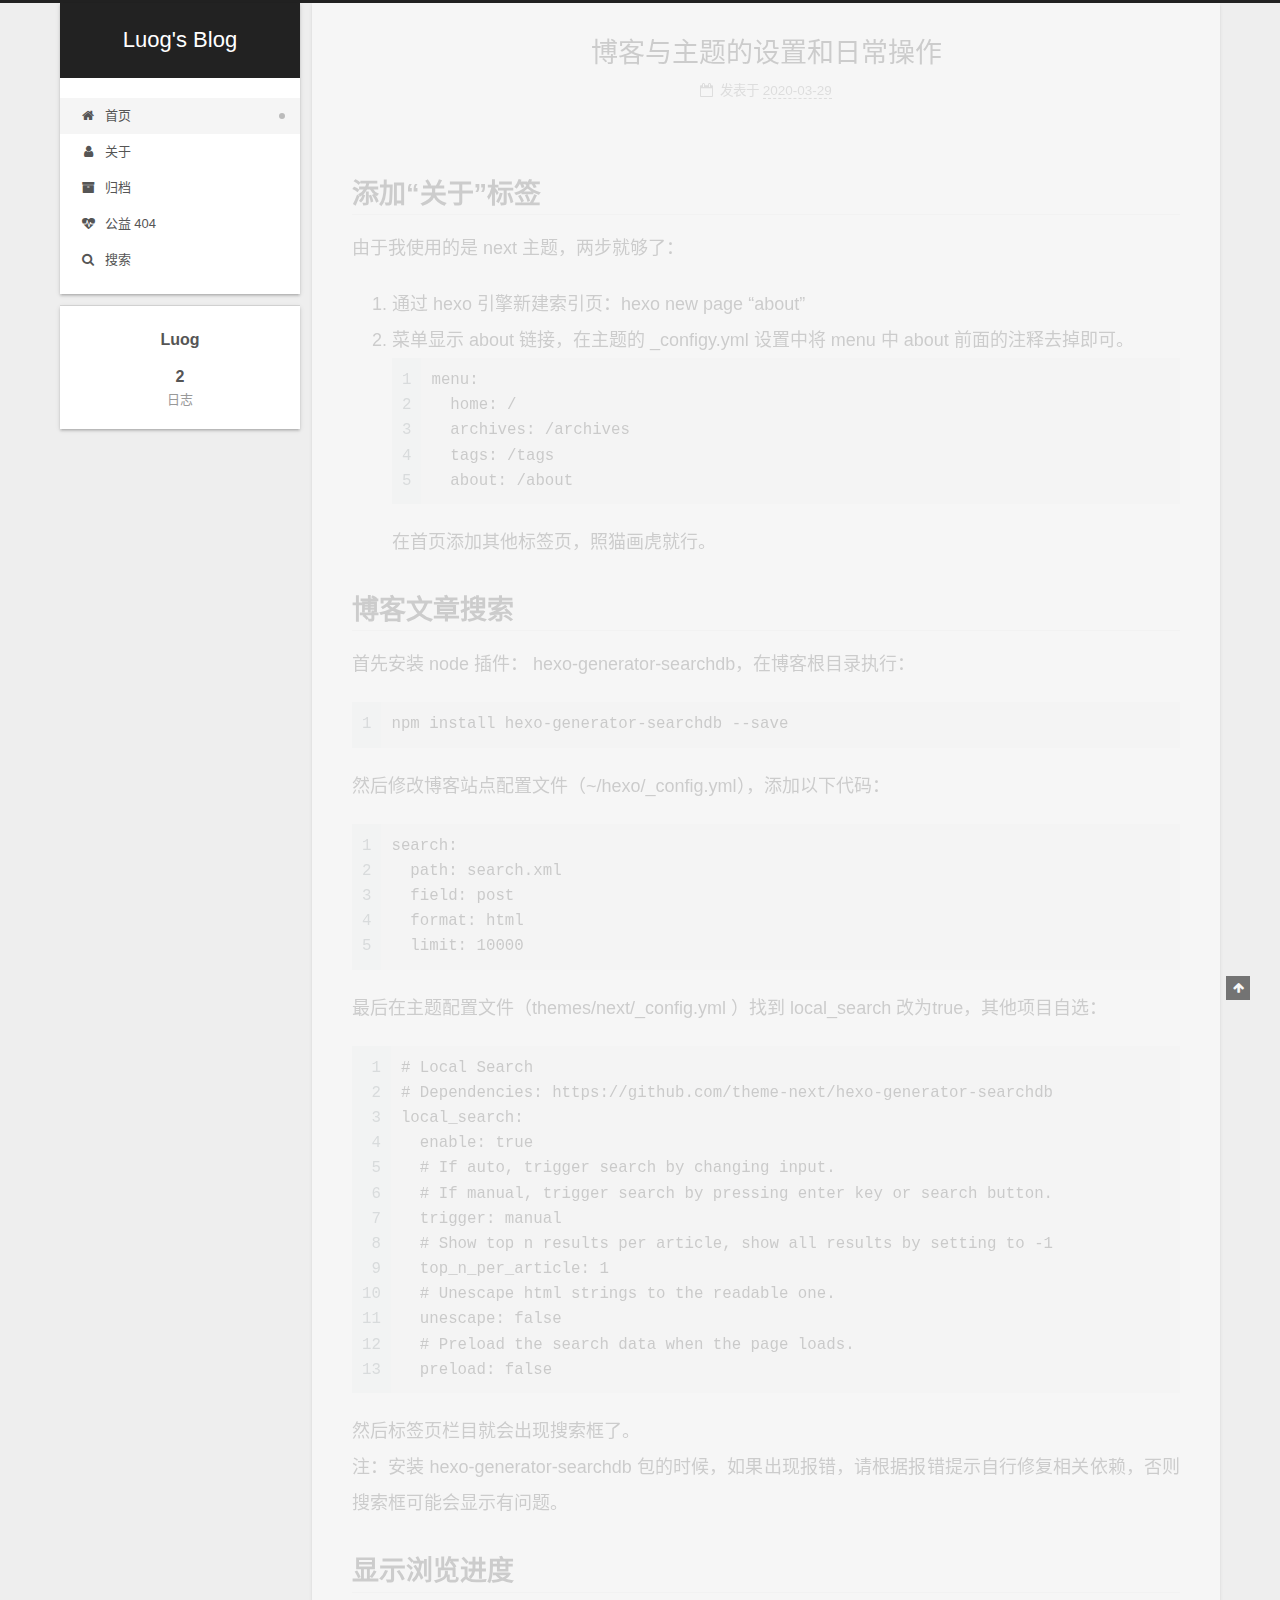
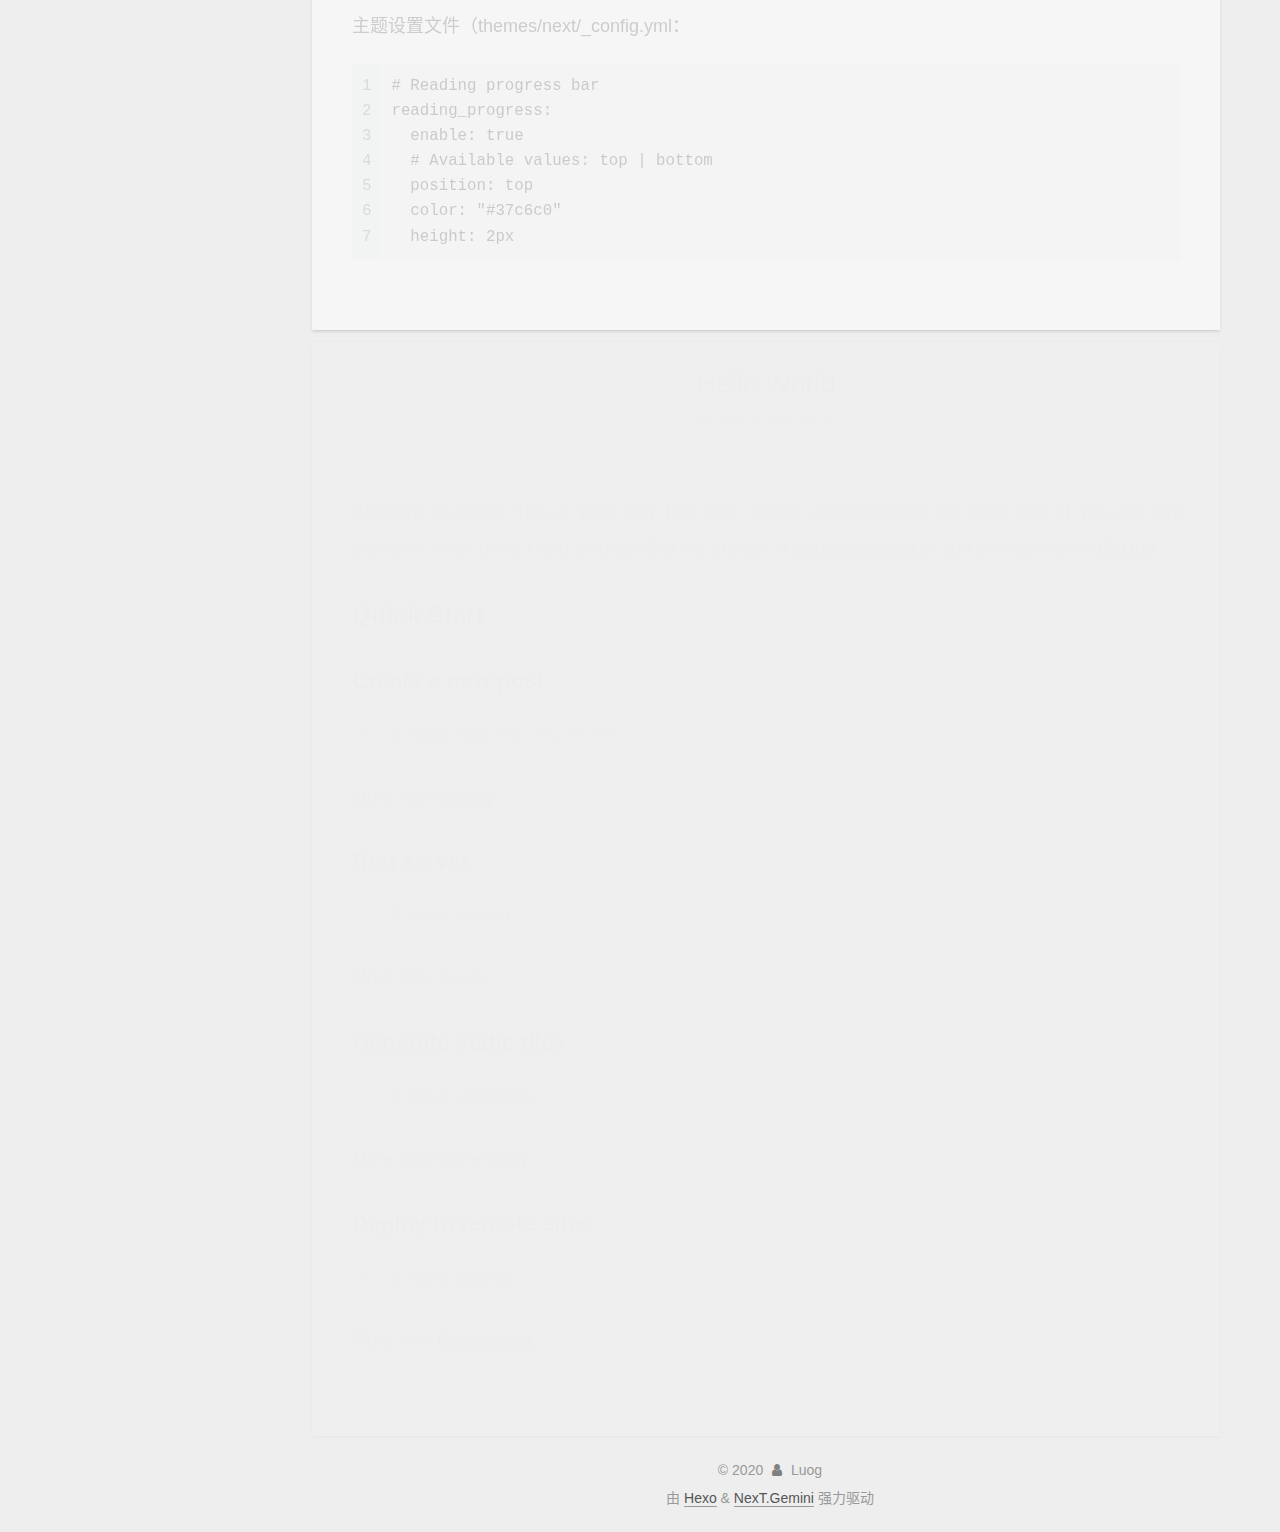
==== commit 8543ea93: "Site updated: 2020-03-29 22:39:16" ====
--- a/index.html
+++ b/index.html
@@ -123,6 +123,11 @@
         <li class="menu-item menu-item-archives">
 
     <a href="/archives/" rel="section"><i class="fa fa-fw fa-archive"></i>归档</a>
+
+  </li>
+        <li class="menu-item menu-item-commonweal">
+
+    <a href="/404/" rel="section"><i class="fa fa-fw fa-heartbeat"></i>公益 404</a>
 
   </li>
       <li class="menu-item menu-item-search">
--- a/css/main.css
+++ b/css/main.css
@@ -1167,7 +1167,7 @@
 }
 .links-of-author a::before,
 .links-of-author span.exturl::before {
-  background: #ffc7ff;
+  background: #05b1a4;
   border-radius: 50%;
   content: ' ';
   display: inline-block;
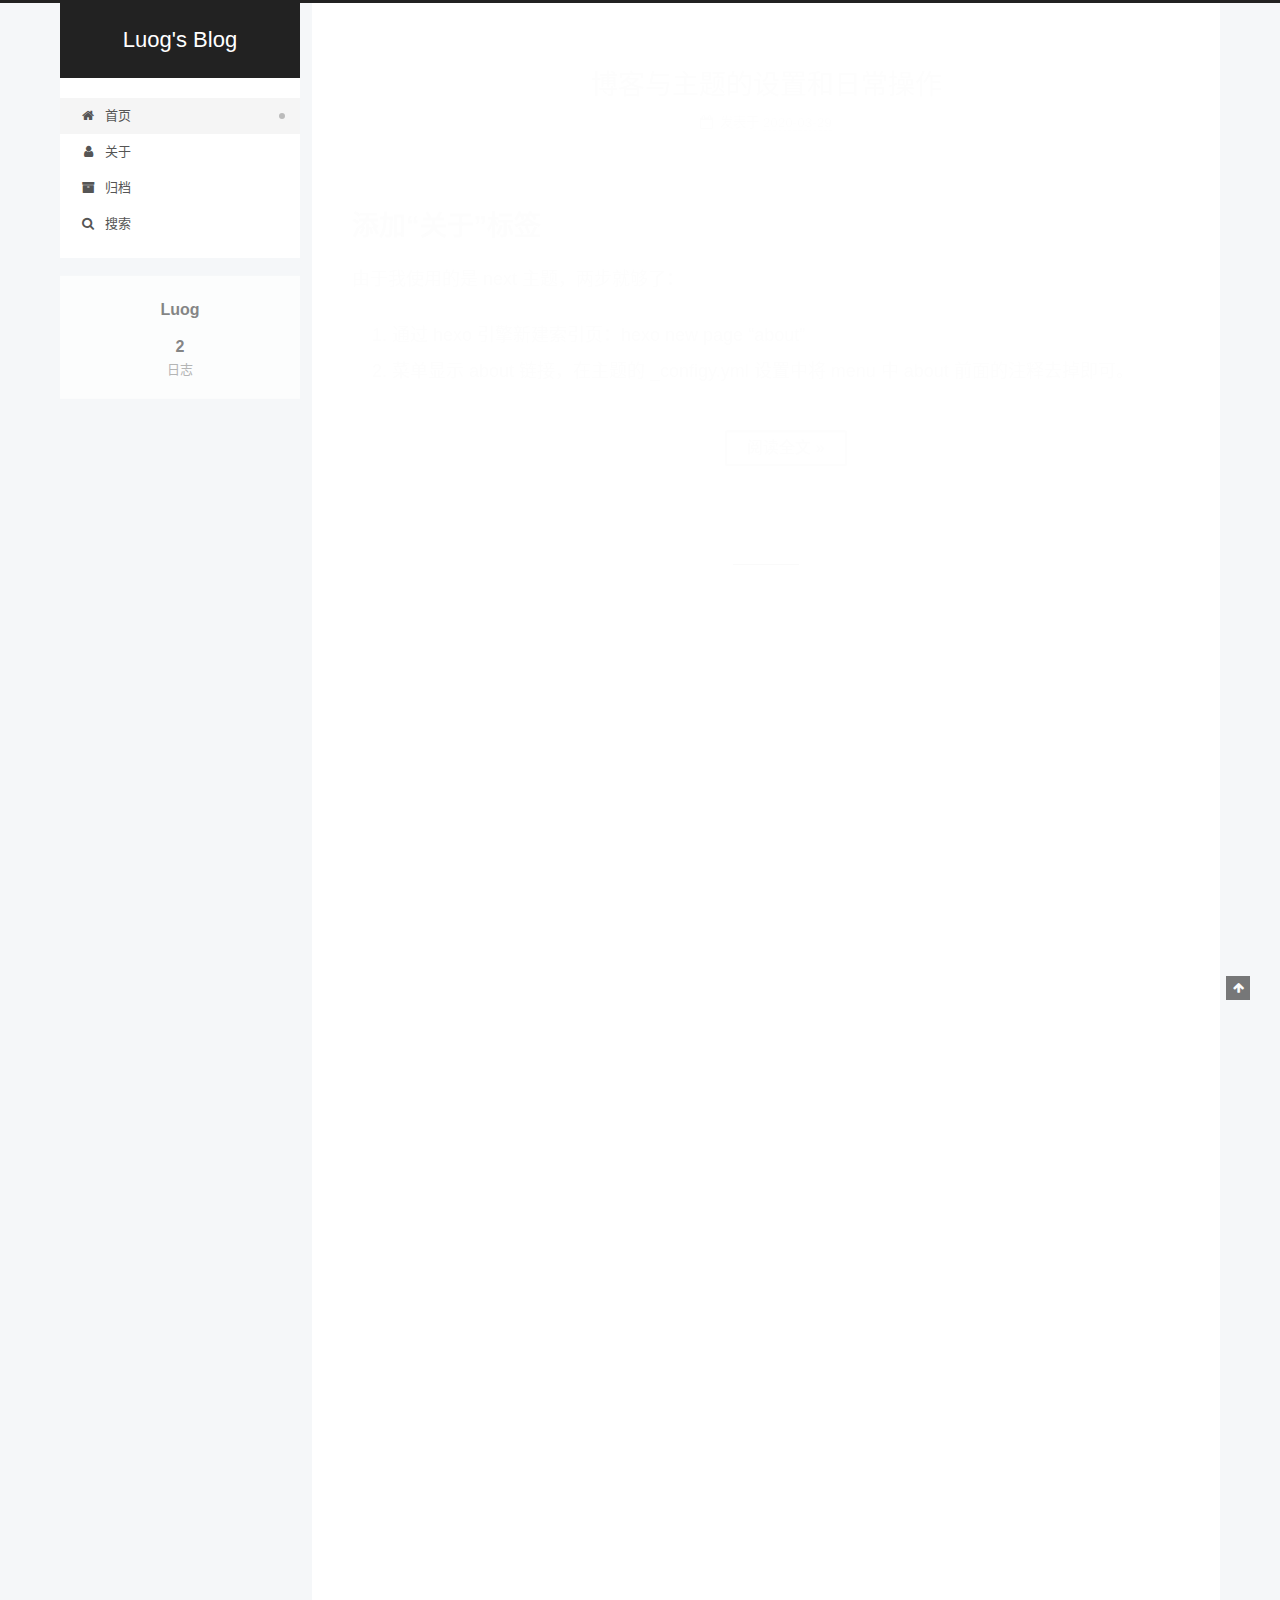
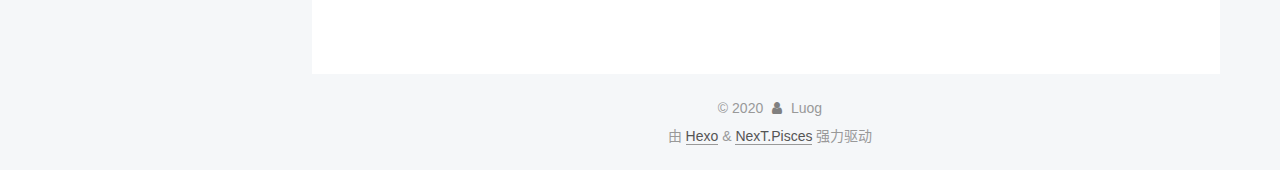
==== commit 5a6d6313: "Site updated: 2020-03-29 23:00:43" ====
--- a/index.html
+++ b/index.html
@@ -17,7 +17,7 @@
 
 <script id="hexo-configurations">
     var NexT = window.NexT || {};
-    var CONFIG = {"hostname":"yoursite.com","root":"/","scheme":"Gemini","version":"7.7.2","exturl":false,"sidebar":{"position":"left","display":"post","padding":18,"offset":12,"onmobile":false},"copycode":{"enable":false,"show_result":false,"style":null},"back2top":{"enable":true,"sidebar":false,"scrollpercent":false},"bookmark":{"enable":false,"color":"#222","save":"auto"},"fancybox":false,"mediumzoom":false,"lazyload":false,"pangu":false,"comments":{"style":"tabs","active":null,"storage":true,"lazyload":false,"nav":null},"algolia":{"hits":{"per_page":10},"labels":{"input_placeholder":"Search for Posts","hits_empty":"We didn't find any results for the search: ${query}","hits_stats":"${hits} results found in ${time} ms"}},"localsearch":{"enable":true,"trigger":"manual","top_n_per_article":1,"unescape":false,"preload":false},"motion":{"enable":true,"async":false,"transition":{"post_block":"fadeIn","post_header":"slideDownIn","post_body":"slideDownIn","coll_header":"slideLeftIn","sidebar":"slideUpIn"}},"path":"search.xml"};
+    var CONFIG = {"hostname":"yoursite.com","root":"/","scheme":"Pisces","version":"7.7.2","exturl":false,"sidebar":{"position":"left","display":"post","padding":18,"offset":12,"onmobile":false},"copycode":{"enable":false,"show_result":false,"style":null},"back2top":{"enable":true,"sidebar":false,"scrollpercent":false},"bookmark":{"enable":false,"color":"#222","save":"auto"},"fancybox":false,"mediumzoom":false,"lazyload":false,"pangu":false,"comments":{"style":"tabs","active":null,"storage":true,"lazyload":false,"nav":null},"algolia":{"hits":{"per_page":10},"labels":{"input_placeholder":"Search for Posts","hits_empty":"We didn't find any results for the search: ${query}","hits_stats":"${hits} results found in ${time} ms"}},"localsearch":{"enable":true,"trigger":"manual","top_n_per_article":1,"unescape":false,"preload":false},"motion":{"enable":true,"async":false,"transition":{"post_block":"fadeIn","post_header":"slideDownIn","post_body":"slideDownIn","coll_header":"slideLeftIn","sidebar":"slideUpIn"}},"path":"search.xml"};
   </script>
 
   <meta property="og:type" content="website">
@@ -125,11 +125,6 @@
     <a href="/archives/" rel="section"><i class="fa fa-fw fa-archive"></i>归档</a>
 
   </li>
-        <li class="menu-item menu-item-commonweal">
-
-    <a href="/404/" rel="section"><i class="fa fa-fw fa-heartbeat"></i>公益 404</a>
-
-  </li>
       <li class="menu-item menu-item-search">
         <a role="button" class="popup-trigger"><i class="fa fa-search fa-fw"></i>搜索
         </a>
@@ -212,7 +207,7 @@
               <span class="post-meta-item-text">发表于</span>
               
 
-              <time title="创建时间：2020-03-29 21:21:26 / 修改时间：22:30:37" itemprop="dateCreated datePublished" datetime="2020-03-29T21:21:26+08:00">2020-03-29</time>
+              <time title="创建时间：2020-03-29 21:21:26 / 修改时间：23:00:10" itemprop="dateCreated datePublished" datetime="2020-03-29T21:21:26+08:00">2020-03-29</time>
             </span>
 
           
@@ -229,20 +224,15 @@
           <h1 id="添加“关于”标签"><a href="#添加“关于”标签" class="headerlink" title="添加“关于”标签"></a>添加“关于”标签</h1><p>由于我使用的是 next 主题，两步就够了：</p>
 <ol>
 <li>通过 hexo 引擎新建索引页：hexo new page “about”</li>
-<li>菜单显示 about 链接，在主题的 _configy.yml 设置中将 menu 中 about 前面的注释去掉即可。<figure class="highlight plain"><table><tr><td class="gutter"><pre><span class="line">1</span><br><span class="line">2</span><br><span class="line">3</span><br><span class="line">4</span><br><span class="line">5</span><br></pre></td><td class="code"><pre><span class="line">menu:</span><br><span class="line">  home: &#x2F;</span><br><span class="line">  archives: &#x2F;archives</span><br><span class="line">  tags: &#x2F;tags</span><br><span class="line">  about: &#x2F;about</span><br></pre></td></tr></table></figure>
-在首页添加其他标签页，照猫画虎就行。</li>
-</ol>
-<h1 id="博客文章搜索"><a href="#博客文章搜索" class="headerlink" title="博客文章搜索"></a>博客文章搜索</h1><p>首先安装 node 插件： hexo-generator-searchdb，在博客根目录执行：</p>
-<figure class="highlight plain"><table><tr><td class="gutter"><pre><span class="line">1</span><br></pre></td><td class="code"><pre><span class="line">npm install hexo-generator-searchdb --save</span><br></pre></td></tr></table></figure>
-<p>然后修改博客站点配置文件（~/hexo/_config.yml），添加以下代码：</p>
-<figure class="highlight plain"><table><tr><td class="gutter"><pre><span class="line">1</span><br><span class="line">2</span><br><span class="line">3</span><br><span class="line">4</span><br><span class="line">5</span><br></pre></td><td class="code"><pre><span class="line">search:</span><br><span class="line">  path: search.xml</span><br><span class="line">  field: post</span><br><span class="line">  format: html</span><br><span class="line">  limit: 10000</span><br></pre></td></tr></table></figure>
-<p>最后在主题配置文件（themes/next/_config.yml ）找到 local_search 改为true，其他项目自选：</p>
-<figure class="highlight plain"><table><tr><td class="gutter"><pre><span class="line">1</span><br><span class="line">2</span><br><span class="line">3</span><br><span class="line">4</span><br><span class="line">5</span><br><span class="line">6</span><br><span class="line">7</span><br><span class="line">8</span><br><span class="line">9</span><br><span class="line">10</span><br><span class="line">11</span><br><span class="line">12</span><br><span class="line">13</span><br></pre></td><td class="code"><pre><span class="line"># Local Search</span><br><span class="line"># Dependencies: https:&#x2F;&#x2F;github.com&#x2F;theme-next&#x2F;hexo-generator-searchdb</span><br><span class="line">local_search:</span><br><span class="line">  enable: true</span><br><span class="line">  # If auto, trigger search by changing input.</span><br><span class="line">  # If manual, trigger search by pressing enter key or search button.</span><br><span class="line">  trigger: manual</span><br><span class="line">  # Show top n results per article, show all results by setting to -1</span><br><span class="line">  top_n_per_article: 1</span><br><span class="line">  # Unescape html strings to the readable one.</span><br><span class="line">  unescape: false</span><br><span class="line">  # Preload the search data when the page loads.</span><br><span class="line">  preload: false</span><br></pre></td></tr></table></figure>
-<p>然后标签页栏目就会出现搜索框了。<br>注：安装 hexo-generator-searchdb 包的时候，如果出现报错，请根据报错提示自行修复相关依赖，否则搜索框可能会显示有问题。</p>
-<h1 id="显示浏览进度"><a href="#显示浏览进度" class="headerlink" title="显示浏览进度"></a>显示浏览进度</h1><p>主题设置文件（themes/next/_config.yml：</p>
-<figure class="highlight plain"><table><tr><td class="gutter"><pre><span class="line">1</span><br><span class="line">2</span><br><span class="line">3</span><br><span class="line">4</span><br><span class="line">5</span><br><span class="line">6</span><br><span class="line">7</span><br></pre></td><td class="code"><pre><span class="line"># Reading progress bar</span><br><span class="line">reading_progress:</span><br><span class="line">  enable: true</span><br><span class="line">  # Available values: top | bottom</span><br><span class="line">  position: top</span><br><span class="line">  color: &quot;#37c6c0&quot;</span><br><span class="line">  height: 2px</span><br></pre></td></tr></table></figure>
-
-
+<li>菜单显示 about 链接，在主题的 _configy.yml 设置中将 menu 中 about 前面的注释去掉即可。
+          <!--noindex-->
+            <div class="post-button">
+              <a class="btn" href="/2020/03/29/design-blog/#more" rel="contents">
+                阅读全文 &raquo;
+              </a>
+            </div>
+          <!--/noindex-->
+        
       
     </div>
 
@@ -428,7 +418,7 @@
   </span>
   <span class="author" itemprop="copyrightHolder">Luog</span>
 </div>
-  <div class="powered-by">由 <a href="https://hexo.io/" class="theme-link" rel="noopener" target="_blank">Hexo</a> & <a href="https://theme-next.org/" class="theme-link" rel="noopener" target="_blank">NexT.Gemini</a> 强力驱动
+  <div class="powered-by">由 <a href="https://hexo.io/" class="theme-link" rel="noopener" target="_blank">Hexo</a> & <a href="https://pisces.theme-next.org/" class="theme-link" rel="noopener" target="_blank">NexT.Pisces</a> 强力驱动
   </div>
 
         
--- a/css/main.css
+++ b/css/main.css
@@ -1,5 +1,5 @@
 :root {
-  --body-bg-color: #eee;
+  --body-bg-color: #f5f7f9;
   --content-bg-color: #fff;
   --card-bg-color: #f5f5f5;
   --text-color: #555;
@@ -1167,7 +1167,7 @@
 }
 .links-of-author a::before,
 .links-of-author span.exturl::before {
-  background: #05b1a4;
+  background: #eeadff;
   border-radius: 50%;
   content: ' ';
   display: inline-block;
@@ -2274,7 +2274,7 @@
 .header-inner {
   background: var(--content-bg-color);
   border-radius: initial;
-  box-shadow: 0 2px 2px 0 rgba(0,0,0,0.12), 0 3px 1px -2px rgba(0,0,0,0.06), 0 1px 5px 0 rgba(0,0,0,0.12);
+  box-shadow: initial;
   overflow: hidden;
   padding: 0;
   position: absolute;
@@ -2307,7 +2307,7 @@
 .content-wrap {
   background: var(--content-bg-color);
   border-radius: initial;
-  box-shadow: 0 2px 2px 0 rgba(0,0,0,0.12), 0 3px 1px -2px rgba(0,0,0,0.06), 0 1px 5px 0 rgba(0,0,0,0.12);
+  box-shadow: initial;
   box-sizing: border-box;
   padding: 40px;
   width: calc(100% - 252px);
@@ -2469,7 +2469,7 @@
 .sidebar-inner {
   background: var(--content-bg-color);
   border-radius: initial;
-  box-shadow: 0 2px 2px 0 rgba(0,0,0,0.12), 0 3px 1px -2px rgba(0,0,0,0.06), 0 1px 5px 0 rgba(0,0,0,0.12), 0 -1px 0.5px 0 rgba(0,0,0,0.09);
+  box-shadow: initial;
   box-sizing: border-box;
   color: var(--text-color);
   width: 240px;
@@ -2547,134 +2547,3 @@
 .links-of-blogroll-item {
   padding: 0;
 }
-.content-wrap {
-  background: initial;
-  box-shadow: initial;
-  padding: initial;
-}
-.post-block {
-  background: var(--content-bg-color);
-  border-radius: initial;
-  box-shadow: 0 2px 2px 0 rgba(0,0,0,0.12), 0 3px 1px -2px rgba(0,0,0,0.06), 0 1px 5px 0 rgba(0,0,0,0.12);
-  padding: 40px;
-}
-.post-block + .post-block {
-  border-radius: initial;
-  box-shadow: 0 2px 2px 0 rgba(0,0,0,0.12), 0 3px 1px -2px rgba(0,0,0,0.06), 0 1px 5px 0 rgba(0,0,0,0.12), 0 -1px 0.5px 0 rgba(0,0,0,0.09);
-  margin-top: 12px;
-}
-.comments {
-  background: var(--content-bg-color);
-  border-radius: initial;
-  box-shadow: 0 2px 2px 0 rgba(0,0,0,0.12), 0 3px 1px -2px rgba(0,0,0,0.06), 0 1px 5px 0 rgba(0,0,0,0.12), 0 -1px 0.5px 0 rgba(0,0,0,0.09);
-  margin: auto;
-  margin-top: 12px;
-  padding: 40px;
-}
-.tabs-comment {
-  margin-top: 1em;
-}
-.posts-expand {
-  padding-top: initial;
-}
-.post-eof {
-  display: none;
-}
-.pagination {
-  background: var(--content-bg-color);
-  border-radius: initial;
-  border-top: initial;
-  box-shadow: 0 2px 2px 0 rgba(0,0,0,0.12), 0 3px 1px -2px rgba(0,0,0,0.06), 0 1px 5px 0 rgba(0,0,0,0.12), 0 -1px 0.5px 0 rgba(0,0,0,0.09);
-  margin: 12px 0 0;
-  padding: 10px 0 10px;
-}
-.pagination .prev,
-.pagination .next,
-.pagination .page-number {
-  margin-bottom: initial;
-  top: initial;
-}
-.main {
-  padding-bottom: initial;
-}
-.footer {
-  bottom: auto;
-}
-.sub-menu {
-  border-bottom: initial;
-  box-shadow: 0 2px 2px 0 rgba(0,0,0,0.12), 0 3px 1px -2px rgba(0,0,0,0.06), 0 1px 5px 0 rgba(0,0,0,0.12);
-}
-.sub-menu + .content .post-block {
-  box-shadow: 0 2px 2px 0 rgba(0,0,0,0.12), 0 3px 1px -2px rgba(0,0,0,0.06), 0 1px 5px 0 rgba(0,0,0,0.12), 0 -1px 0.5px 0 rgba(0,0,0,0.09);
-  margin-top: 12px;
-}
-@media (min-width: 768px) and (max-width: 991px) {
-  .sub-menu + .content .post-block {
-    margin-top: 10px;
-  }
-}
-@media (max-width: 767px) {
-  .sub-menu + .content .post-block {
-    margin-top: 8px;
-  }
-}
-.post-body h1,
-.post-body h2 {
-  border-bottom: 1px solid #eee;
-}
-.post-body h3 {
-  border-bottom: 1px dotted #eee;
-}
-@media (min-width: 768px) and (max-width: 991px) {
-  .content-wrap {
-    padding: 10px;
-  }
-  .posts-expand {
-    margin: initial;
-  }
-  .posts-expand .post-button {
-    margin-top: 20px;
-  }
-  .post-block {
-    border-radius: initial;
-    box-shadow: 0 2px 2px 0 rgba(0,0,0,0.12), 0 3px 1px -2px rgba(0,0,0,0.06), 0 1px 5px 0 rgba(0,0,0,0.12), 0 -1px 0.5px 0 rgba(0,0,0,0.09);
-    padding: 20px;
-  }
-  .post-block + .post-block {
-    margin-top: 10px;
-  }
-  .comments {
-    margin-top: 10px;
-    padding: 10px 20px;
-  }
-  .pagination {
-    margin: 10px 0 0;
-  }
-}
-@media (max-width: 767px) {
-  .content-wrap {
-    padding: 8px;
-  }
-  .posts-expand {
-    margin: initial;
-  }
-  .posts-expand .post-button {
-    margin: 12px 0;
-  }
-  .post-block {
-    border-radius: initial;
-    box-shadow: 0 2px 2px 0 rgba(0,0,0,0.12), 0 3px 1px -2px rgba(0,0,0,0.06), 0 1px 5px 0 rgba(0,0,0,0.12), 0 -1px 0.5px 0 rgba(0,0,0,0.09);
-    min-height: auto;
-    padding: 12px;
-  }
-  .post-block + .post-block {
-    margin-top: 8px;
-  }
-  .comments {
-    margin-top: 8px;
-    padding: 10px 12px;
-  }
-  .pagination {
-    margin: 8px 0 0;
-  }
-}
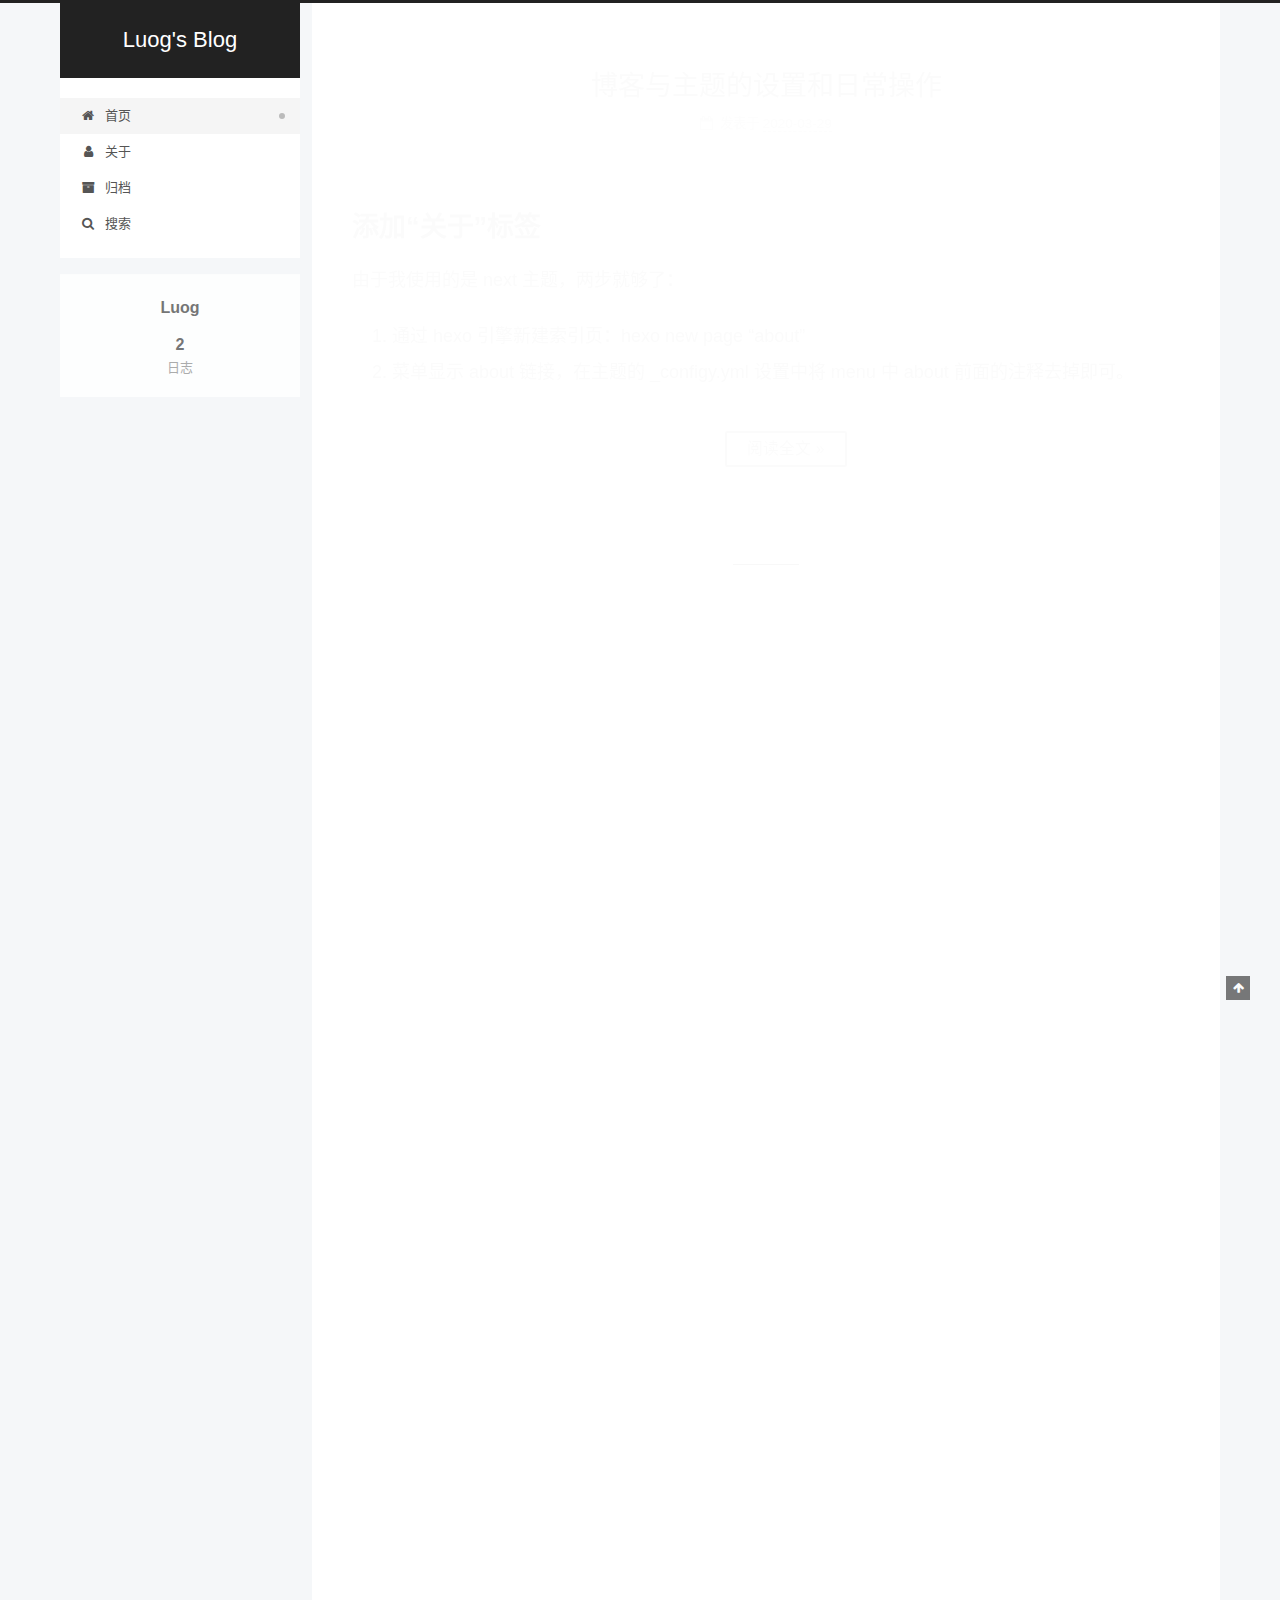
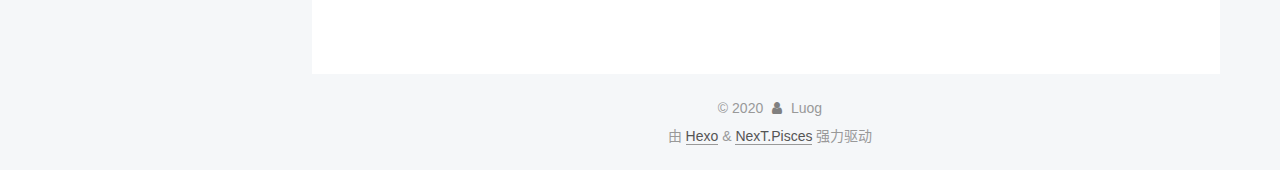
==== commit e2dbc0b0: "Site updated: 2020-03-29 23:04:27" ====
--- a/index.html
+++ b/index.html
@@ -207,7 +207,7 @@
               <span class="post-meta-item-text">发表于</span>
               
 
-              <time title="创建时间：2020-03-29 21:21:26 / 修改时间：23:00:10" itemprop="dateCreated datePublished" datetime="2020-03-29T21:21:26+08:00">2020-03-29</time>
+              <time title="创建时间：2020-03-29 21:21:26 / 修改时间：23:03:13" itemprop="dateCreated datePublished" datetime="2020-03-29T21:21:26+08:00">2020-03-29</time>
             </span>
 
           
--- a/css/main.css
+++ b/css/main.css
@@ -1167,7 +1167,7 @@
 }
 .links-of-author a::before,
 .links-of-author span.exturl::before {
-  background: #eeadff;
+  background: #d999ad;
   border-radius: 50%;
   content: ' ';
   display: inline-block;
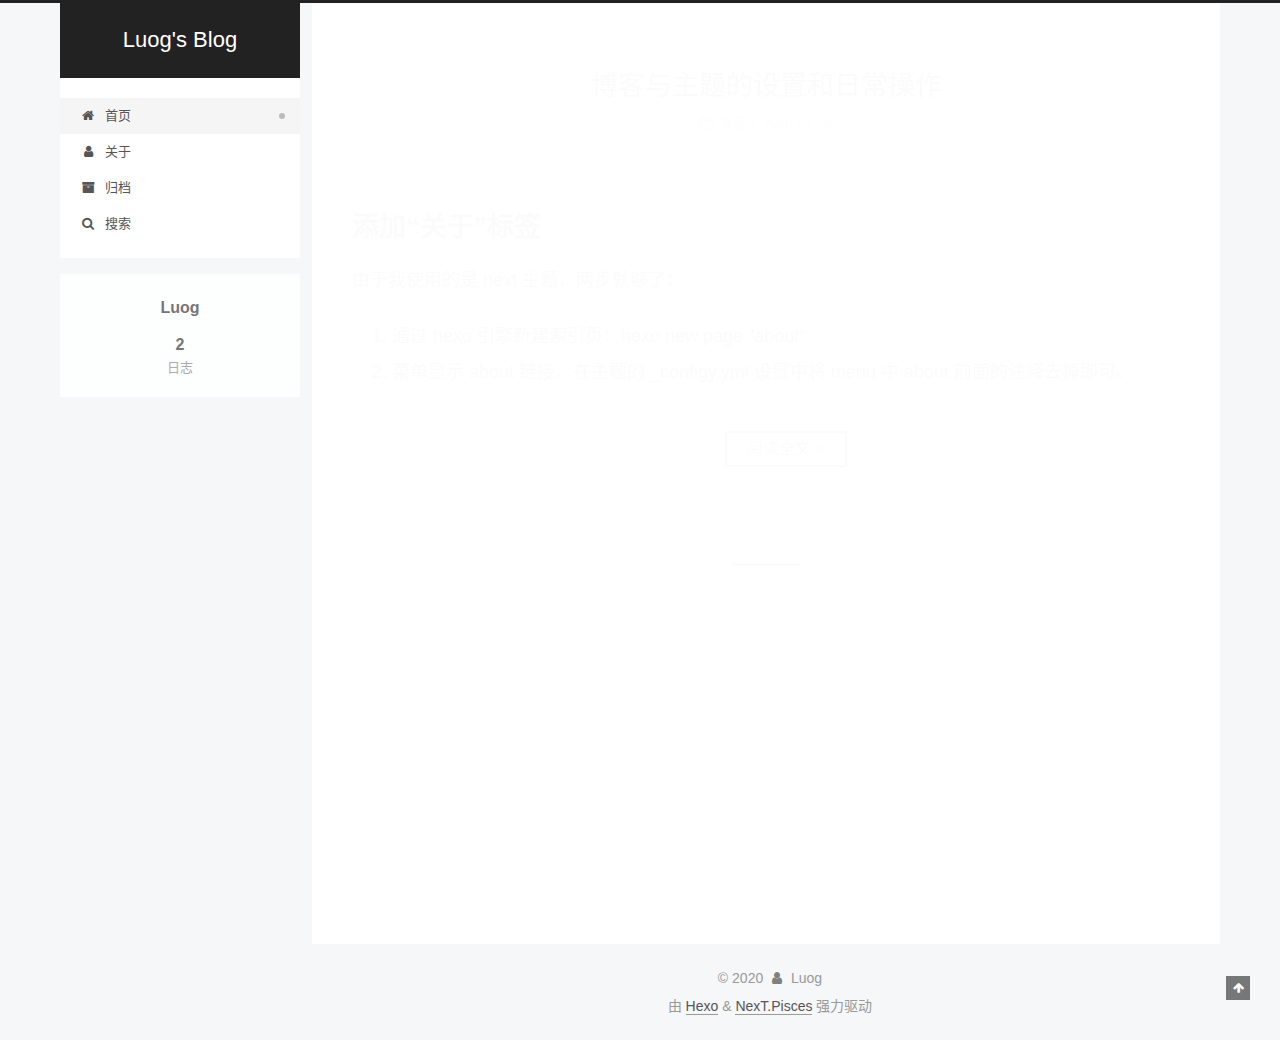
==== commit 50e49275: "Site updated: 2020-03-29 23:07:49" ====
--- a/index.html
+++ b/index.html
@@ -207,7 +207,7 @@
               <span class="post-meta-item-text">发表于</span>
               
 
-              <time title="创建时间：2020-03-29 21:21:26 / 修改时间：23:03:13" itemprop="dateCreated datePublished" datetime="2020-03-29T21:21:26+08:00">2020-03-29</time>
+              <time title="创建时间：2020-03-29 21:21:26 / 修改时间：23:07:15" itemprop="dateCreated datePublished" datetime="2020-03-29T21:21:26+08:00">2020-03-29</time>
             </span>
 
           
@@ -274,8 +274,9 @@
                 <i class="fa fa-calendar-o"></i>
               </span>
               <span class="post-meta-item-text">发表于</span>
-
-              <time title="创建时间：2020-03-29 16:52:02" itemprop="dateCreated datePublished" datetime="2020-03-29T16:52:02+08:00">2020-03-29</time>
+              
+
+              <time title="创建时间：2020-03-29 16:52:02 / 修改时间：23:05:43" itemprop="dateCreated datePublished" datetime="2020-03-29T16:52:02+08:00">2020-03-29</time>
             </span>
 
           
@@ -289,20 +290,15 @@
     <div class="post-body" itemprop="articleBody">
 
       
-          <p>Welcome to <a href="https://hexo.io/" target="_blank" rel="noopener">Hexo</a>! This is your very first post. Check <a href="https://hexo.io/docs/" target="_blank" rel="noopener">documentation</a> for more info. If you get any problems when using Hexo, you can find the answer in <a href="https://hexo.io/docs/troubleshooting.html" target="_blank" rel="noopener">troubleshooting</a> or you can ask me on <a href="https://github.com/hexojs/hexo/issues" target="_blank" rel="noopener">GitHub</a>.</p>
-<h2 id="Quick-Start"><a href="#Quick-Start" class="headerlink" title="Quick Start"></a>Quick Start</h2><h3 id="Create-a-new-post"><a href="#Create-a-new-post" class="headerlink" title="Create a new post"></a>Create a new post</h3><figure class="highlight bash"><table><tr><td class="gutter"><pre><span class="line">1</span><br></pre></td><td class="code"><pre><span class="line">$ hexo new <span class="string">"My New Post"</span></span><br></pre></td></tr></table></figure>
-
-<p>More info: <a href="https://hexo.io/docs/writing.html" target="_blank" rel="noopener">Writing</a></p>
-<h3 id="Run-server"><a href="#Run-server" class="headerlink" title="Run server"></a>Run server</h3><figure class="highlight bash"><table><tr><td class="gutter"><pre><span class="line">1</span><br></pre></td><td class="code"><pre><span class="line">$ hexo server</span><br></pre></td></tr></table></figure>
-
-<p>More info: <a href="https://hexo.io/docs/server.html" target="_blank" rel="noopener">Server</a></p>
-<h3 id="Generate-static-files"><a href="#Generate-static-files" class="headerlink" title="Generate static files"></a>Generate static files</h3><figure class="highlight bash"><table><tr><td class="gutter"><pre><span class="line">1</span><br></pre></td><td class="code"><pre><span class="line">$ hexo generate</span><br></pre></td></tr></table></figure>
-
-<p>More info: <a href="https://hexo.io/docs/generating.html" target="_blank" rel="noopener">Generating</a></p>
-<h3 id="Deploy-to-remote-sites"><a href="#Deploy-to-remote-sites" class="headerlink" title="Deploy to remote sites"></a>Deploy to remote sites</h3><figure class="highlight bash"><table><tr><td class="gutter"><pre><span class="line">1</span><br></pre></td><td class="code"><pre><span class="line">$ hexo deploy</span><br></pre></td></tr></table></figure>
-
-<p>More info: <a href="https://hexo.io/docs/one-command-deployment.html" target="_blank" rel="noopener">Deployment</a></p>
-
+          <p>Welcome to <a href="https://hexo.io/" target="_blank" rel="noopener">Hexo</a>! This is your very first post. Check <a href="https://hexo.io/docs/" target="_blank" rel="noopener">documentation</a> for more info. If you get any problems when using Hexo, you can find the answer in <a href="https://hexo.io/docs/troubleshooting.html" target="_blank" rel="noopener">troubleshooting</a> or you can ask me on <a href="https://github.com/hexojs/hexo/issues" target="_blank" rel="noopener">GitHub</a>.<br>
+          <!--noindex-->
+            <div class="post-button">
+              <a class="btn" href="/2020/03/29/hello-world/#more" rel="contents">
+                阅读全文 &raquo;
+              </a>
+            </div>
+          <!--/noindex-->
+        
       
     </div>
 
--- a/css/main.css
+++ b/css/main.css
@@ -1167,7 +1167,7 @@
 }
 .links-of-author a::before,
 .links-of-author span.exturl::before {
-  background: #d999ad;
+  background: #c31b26;
   border-radius: 50%;
   content: ' ';
   display: inline-block;
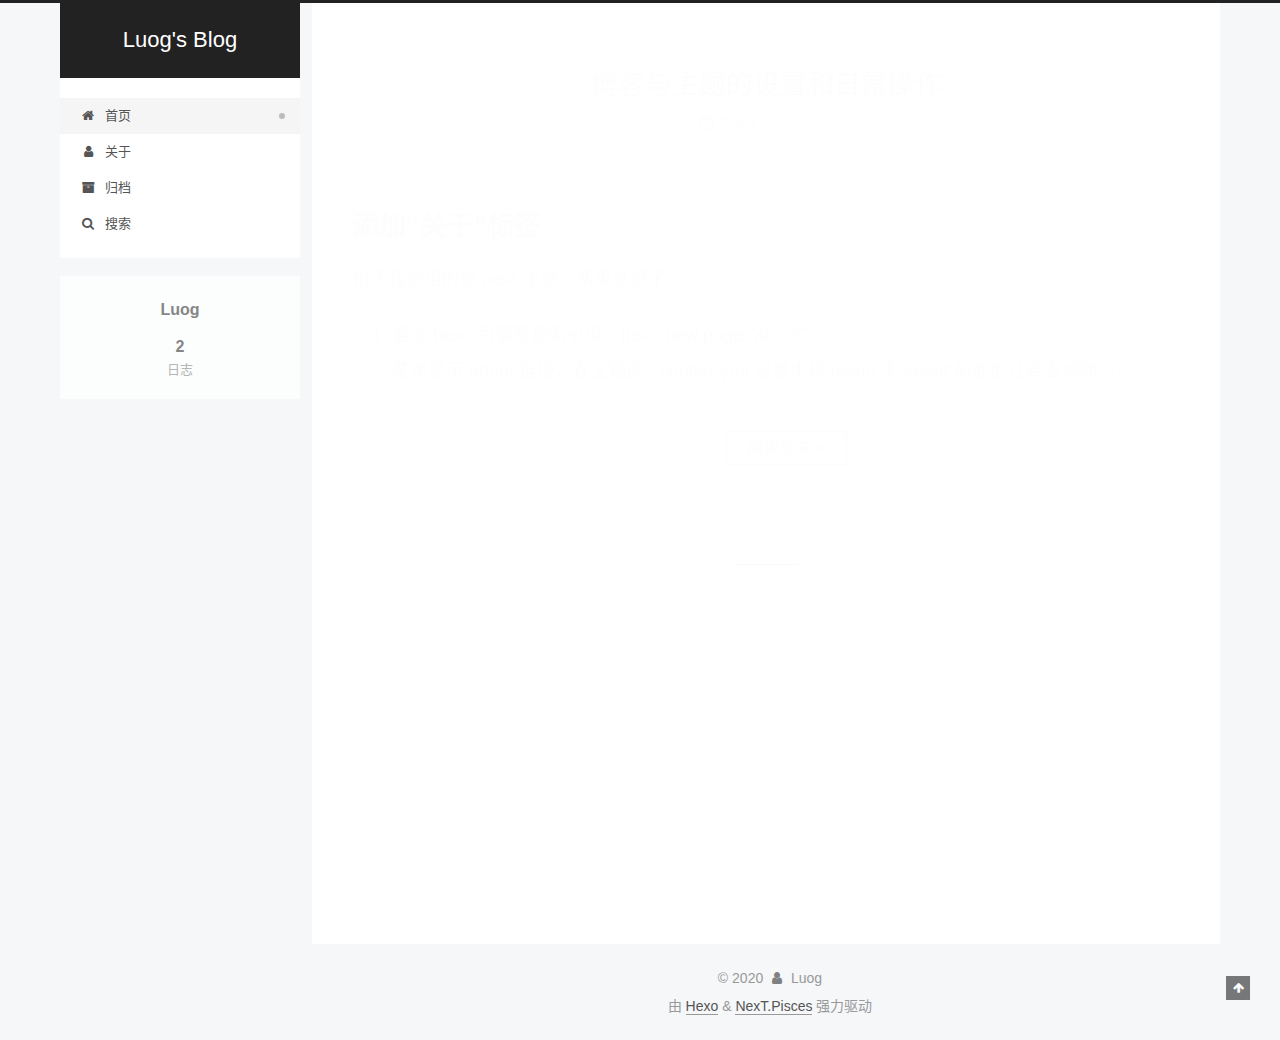
==== commit 38e27209: "Site updated: 2020-03-29 23:09:49" ====
--- a/index.html
+++ b/index.html
@@ -207,7 +207,7 @@
               <span class="post-meta-item-text">发表于</span>
               
 
-              <time title="创建时间：2020-03-29 21:21:26 / 修改时间：23:07:15" itemprop="dateCreated datePublished" datetime="2020-03-29T21:21:26+08:00">2020-03-29</time>
+              <time title="创建时间：2020-03-29 21:21:26 / 修改时间：23:09:21" itemprop="dateCreated datePublished" datetime="2020-03-29T21:21:26+08:00">2020-03-29</time>
             </span>
 
           
@@ -276,7 +276,7 @@
               <span class="post-meta-item-text">发表于</span>
               
 
-              <time title="创建时间：2020-03-29 16:52:02 / 修改时间：23:05:43" itemprop="dateCreated datePublished" datetime="2020-03-29T16:52:02+08:00">2020-03-29</time>
+              <time title="创建时间：2020-03-29 16:52:02 / 修改时间：23:09:21" itemprop="dateCreated datePublished" datetime="2020-03-29T16:52:02+08:00">2020-03-29</time>
             </span>
 
           
--- a/css/main.css
+++ b/css/main.css
@@ -1167,7 +1167,7 @@
 }
 .links-of-author a::before,
 .links-of-author span.exturl::before {
-  background: #c31b26;
+  background: #7dd452;
   border-radius: 50%;
   content: ' ';
   display: inline-block;
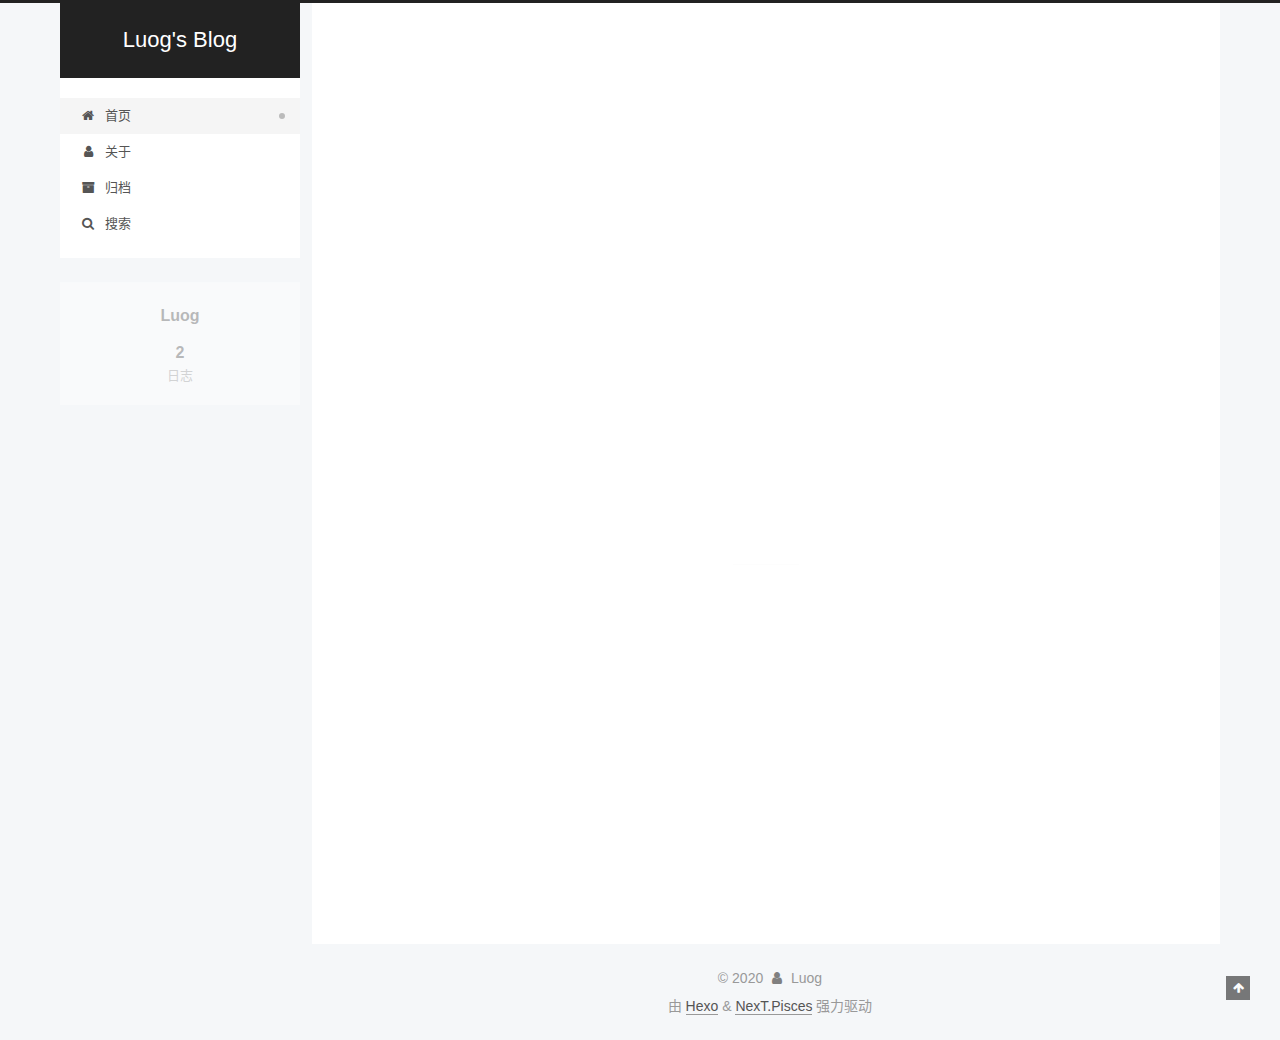
==== commit f3f957c7: "Site updated: 2020-03-30 12:20:05" ====
--- a/index.html
+++ b/index.html
@@ -251,7 +251,7 @@
   
   
   <article itemscope itemtype="http://schema.org/Article" class="post-block" lang="zh-CN">
-    <link itemprop="mainEntityOfPage" href="http://yoursite.com/2020/03/29/hello-world/">
+    <link itemprop="mainEntityOfPage" href="http://yoursite.com/1970/01/01/hello-world/">
 
     <span hidden itemprop="author" itemscope itemtype="http://schema.org/Person">
       <meta itemprop="image" content="/images/avatar.gif">
@@ -265,7 +265,7 @@
       <header class="post-header">
         <h2 class="post-title" itemprop="name headline">
           
-            <a href="/2020/03/29/hello-world/" class="post-title-link" itemprop="url">Hello World</a>
+            <a href="/1970/01/01/hello-world/" class="post-title-link" itemprop="url">Hello World</a>
         </h2>
 
         <div class="post-meta">
@@ -274,10 +274,16 @@
                 <i class="fa fa-calendar-o"></i>
               </span>
               <span class="post-meta-item-text">发表于</span>
-              
-
-              <time title="创建时间：2020-03-29 16:52:02 / 修改时间：23:09:21" itemprop="dateCreated datePublished" datetime="2020-03-29T16:52:02+08:00">2020-03-29</time>
+
+              <time title="创建时间：1970-01-01 08:00:00" itemprop="dateCreated datePublished" datetime="1970-01-01T08:00:00+08:00">1970-01-01</time>
             </span>
+              <span class="post-meta-item">
+                <span class="post-meta-item-icon">
+                  <i class="fa fa-calendar-check-o"></i>
+                </span>
+                <span class="post-meta-item-text">更新于</span>
+                <time title="修改时间：2020-03-29 23:09:21" itemprop="dateModified" datetime="2020-03-29T23:09:21+08:00">2020-03-29</time>
+              </span>
 
           
 
@@ -293,7 +299,7 @@
           <p>Welcome to <a href="https://hexo.io/" target="_blank" rel="noopener">Hexo</a>! This is your very first post. Check <a href="https://hexo.io/docs/" target="_blank" rel="noopener">documentation</a> for more info. If you get any problems when using Hexo, you can find the answer in <a href="https://hexo.io/docs/troubleshooting.html" target="_blank" rel="noopener">troubleshooting</a> or you can ask me on <a href="https://github.com/hexojs/hexo/issues" target="_blank" rel="noopener">GitHub</a>.<br>
           <!--noindex-->
             <div class="post-button">
-              <a class="btn" href="/2020/03/29/hello-world/#more" rel="contents">
+              <a class="btn" href="/1970/01/01/hello-world/#more" rel="contents">
                 阅读全文 &raquo;
               </a>
             </div>
--- a/css/main.css
+++ b/css/main.css
@@ -1167,7 +1167,7 @@
 }
 .links-of-author a::before,
 .links-of-author span.exturl::before {
-  background: #7dd452;
+  background: #338aa8;
   border-radius: 50%;
   content: ' ';
   display: inline-block;
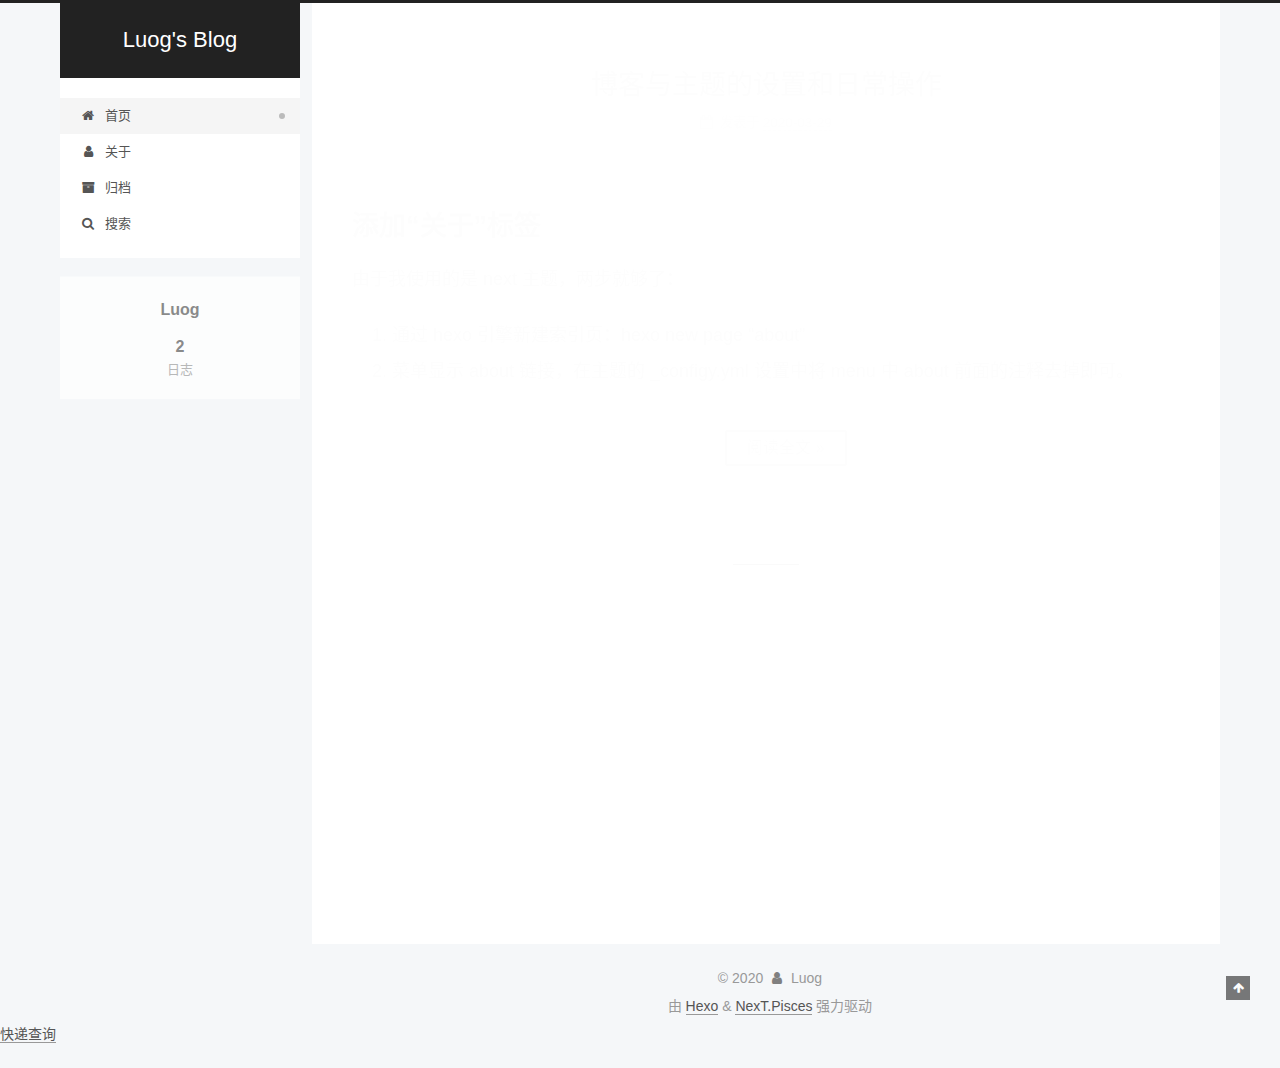
==== commit f27f188c: "Update index.html" ====
--- a/index.html
+++ b/index.html
@@ -433,6 +433,7 @@
 
 
       </div>
+      <a href="https://m.kuaidi100.com/" target="_blank">快递查询</a>
     </footer>
   </div>
 
